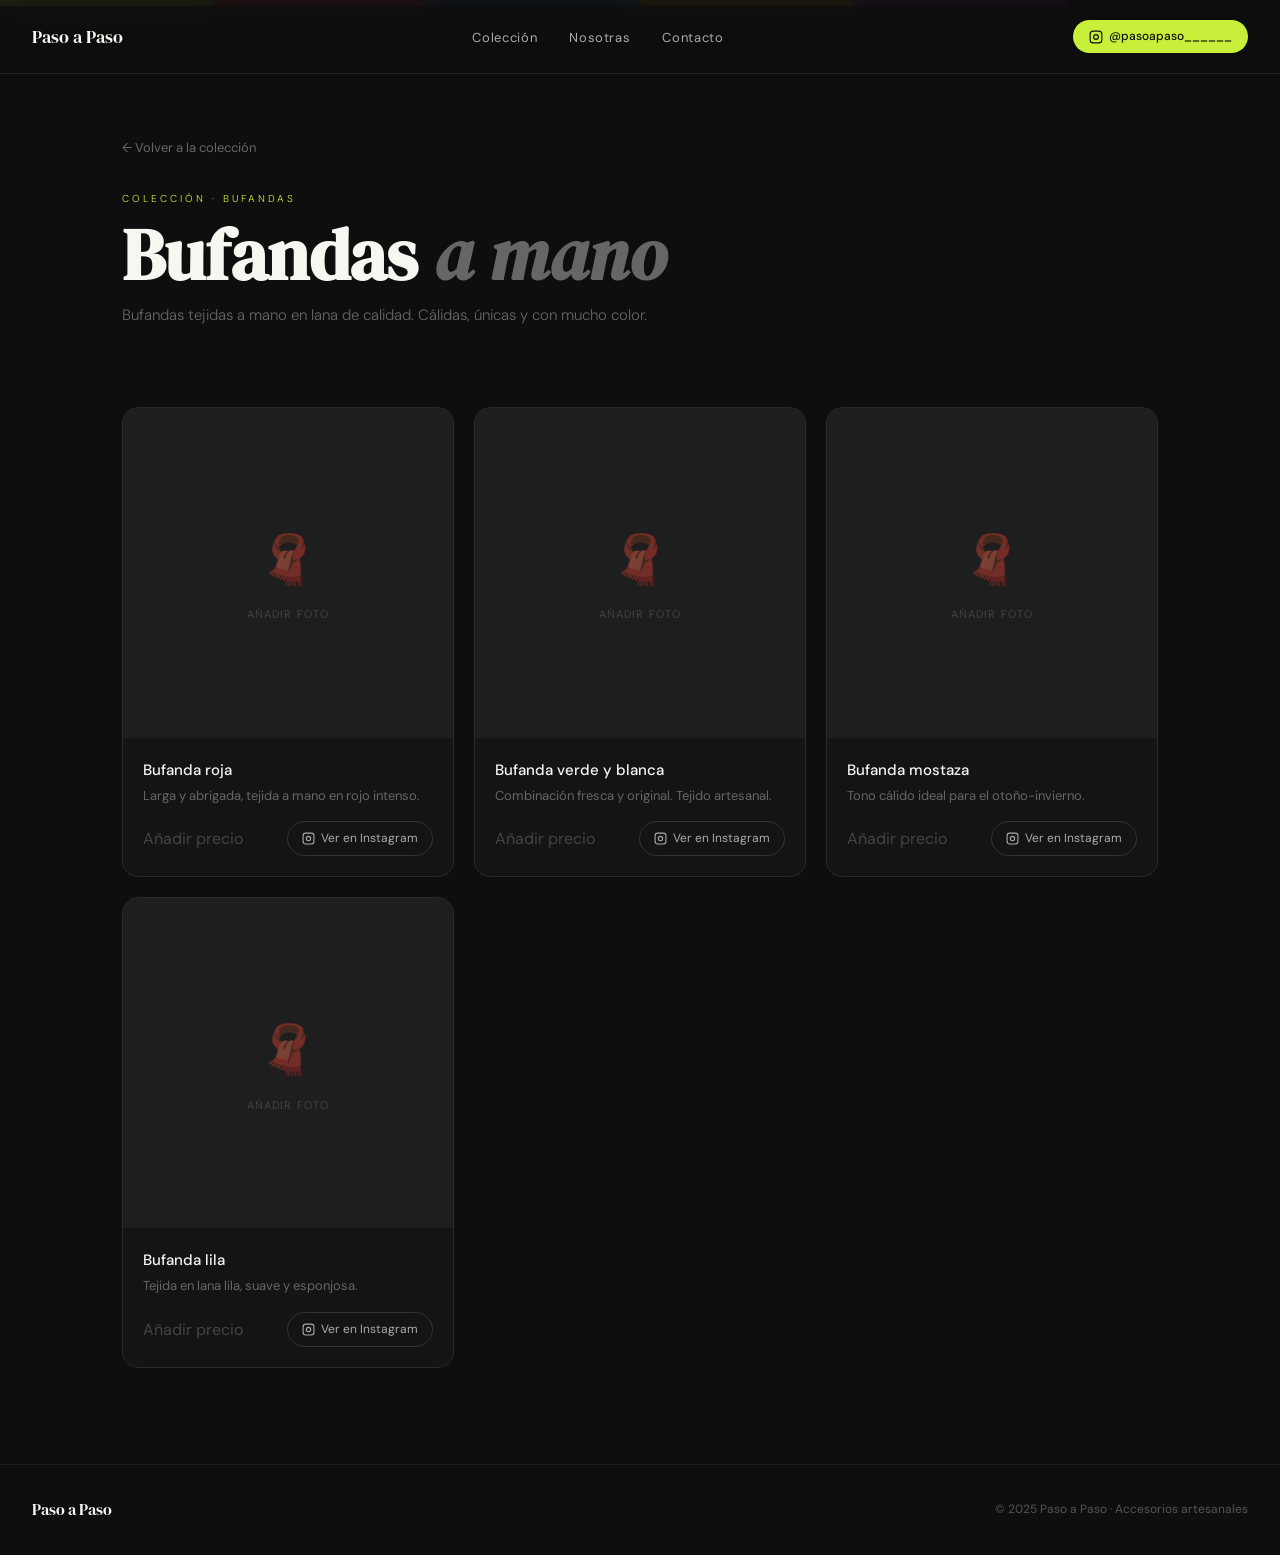
==== bufandas.html @ 37866180 "añado páginas de productos" ====
<!DOCTYPE html>
<html lang="es">
<head>
  <meta charset="UTF-8" />
  <meta name="viewport" content="width=device-width, initial-scale=1.0" />
  <title>Bufandas tejidas — Paso a Paso</title>
  <meta name="description" content="Bufandas tejidas a mano en lana de calidad. Cálidas, únicas y con mucho color." />
  <link rel="preconnect" href="https://fonts.googleapis.com" />
  <link rel="preconnect" href="https://fonts.gstatic.com" crossorigin />
  <link href="https://fonts.googleapis.com/css2?family=DM+Serif+Display:ital@0;1&family=DM+Sans:ital,opsz,wght@0,9..40,300;0,9..40,400;0,9..40,500;1,9..40,300&display=swap" rel="stylesheet" />
  <link rel="stylesheet" href="style.css" />
</head>
<body>

  <nav>
    <a href="index.html" class="nav-logo">Paso a Paso</a>
    <ul class="nav-links">
      <li><a href="index.html#coleccion">Colección</a></li>
      <li><a href="index.html#nosotras">Nosotras</a></li>
      <li><a href="index.html#contacto">Contacto</a></li>
    </ul>
    <a href="https://www.instagram.com/pasoapaso______/" target="_blank" class="nav-ig">
      <svg width="14" height="14" viewBox="0 0 24 24" fill="none" stroke="currentColor" stroke-width="2" stroke-linecap="round" stroke-linejoin="round"><rect x="2" y="2" width="20" height="20" rx="5"/><circle cx="12" cy="12" r="4"/><circle cx="17.5" cy="6.5" r="0.5" fill="currentColor" stroke="none"/></svg>
      @pasoapaso______
    </a>
  </nav>

  <div class="color-strip">
    <div class="cs" style="background:#c8f03a"></div>
    <div class="cs" style="background:#e63946"></div>
    <div class="cs" style="background:#1a5fa8"></div>
    <div class="cs" style="background:#e8a820"></div>
    <div class="cs" style="background:#7b2d8b"></div>
    <div class="cs" style="background:#0e0e0e"></div>
  </div>

  <div class="page-header">
    <a href="index.html" class="back-link">← Volver a la colección</a>
    <p class="label">Colección · Bufandas</p>
    <h1>Bufandas <em>a mano</em></h1>
    <p>Bufandas tejidas a mano en lana de calidad. Cálidas, únicas y con mucho color.</p>
  </div>

  <div class="products-section">
    <div class="products-grid">
      <div class="product-card fadein">
        <div class="product-img">
          
          <!-- Para añadir foto: borra el div .placeholder y pon <img src="tu-foto.jpg" alt="Bufanda roja"> -->
          <div class="placeholder">
            <span class="placeholder-emoji">🧣</span>
            <span class="placeholder-text">Añadir foto</span>
          </div>
        </div>
        <div class="product-info">
          <p class="product-name">Bufanda roja</p>
          <p class="product-desc">Larga y abrigada, tejida a mano en rojo intenso.</p>
          <div class="product-footer">
            <span class="product-price placeholder-price">Añadir precio</span>
            <a href="https://www.instagram.com/pasoapaso______/" target="_blank" class="btn-ig">
              <svg width="13" height="13" viewBox="0 0 24 24" fill="none" stroke="currentColor" stroke-width="2" stroke-linecap="round" stroke-linejoin="round"><rect x="2" y="2" width="20" height="20" rx="5"/><circle cx="12" cy="12" r="4"/><circle cx="17.5" cy="6.5" r="0.5" fill="currentColor" stroke="none"/></svg>
              Ver en Instagram
            </a>
          </div>
        </div>
      </div>
      <div class="product-card fadein">
        <div class="product-img">
          
          <!-- Para añadir foto: borra el div .placeholder y pon <img src="tu-foto.jpg" alt="Bufanda verde y blanca"> -->
          <div class="placeholder">
            <span class="placeholder-emoji">🧣</span>
            <span class="placeholder-text">Añadir foto</span>
          </div>
        </div>
        <div class="product-info">
          <p class="product-name">Bufanda verde y blanca</p>
          <p class="product-desc">Combinación fresca y original. Tejido artesanal.</p>
          <div class="product-footer">
            <span class="product-price placeholder-price">Añadir precio</span>
            <a href="https://www.instagram.com/pasoapaso______/" target="_blank" class="btn-ig">
              <svg width="13" height="13" viewBox="0 0 24 24" fill="none" stroke="currentColor" stroke-width="2" stroke-linecap="round" stroke-linejoin="round"><rect x="2" y="2" width="20" height="20" rx="5"/><circle cx="12" cy="12" r="4"/><circle cx="17.5" cy="6.5" r="0.5" fill="currentColor" stroke="none"/></svg>
              Ver en Instagram
            </a>
          </div>
        </div>
      </div>
      <div class="product-card fadein">
        <div class="product-img">
          
          <!-- Para añadir foto: borra el div .placeholder y pon <img src="tu-foto.jpg" alt="Bufanda mostaza"> -->
          <div class="placeholder">
            <span class="placeholder-emoji">🧣</span>
            <span class="placeholder-text">Añadir foto</span>
          </div>
        </div>
        <div class="product-info">
          <p class="product-name">Bufanda mostaza</p>
          <p class="product-desc">Tono cálido ideal para el otoño-invierno.</p>
          <div class="product-footer">
            <span class="product-price placeholder-price">Añadir precio</span>
            <a href="https://www.instagram.com/pasoapaso______/" target="_blank" class="btn-ig">
              <svg width="13" height="13" viewBox="0 0 24 24" fill="none" stroke="currentColor" stroke-width="2" stroke-linecap="round" stroke-linejoin="round"><rect x="2" y="2" width="20" height="20" rx="5"/><circle cx="12" cy="12" r="4"/><circle cx="17.5" cy="6.5" r="0.5" fill="currentColor" stroke="none"/></svg>
              Ver en Instagram
            </a>
          </div>
        </div>
      </div>
      <div class="product-card fadein">
        <div class="product-img">
          
          <!-- Para añadir foto: borra el div .placeholder y pon <img src="tu-foto.jpg" alt="Bufanda lila"> -->
          <div class="placeholder">
            <span class="placeholder-emoji">🧣</span>
            <span class="placeholder-text">Añadir foto</span>
          </div>
        </div>
        <div class="product-info">
          <p class="product-name">Bufanda lila</p>
          <p class="product-desc">Tejida en lana lila, suave y esponjosa.</p>
          <div class="product-footer">
            <span class="product-price placeholder-price">Añadir precio</span>
            <a href="https://www.instagram.com/pasoapaso______/" target="_blank" class="btn-ig">
              <svg width="13" height="13" viewBox="0 0 24 24" fill="none" stroke="currentColor" stroke-width="2" stroke-linecap="round" stroke-linejoin="round"><rect x="2" y="2" width="20" height="20" rx="5"/><circle cx="12" cy="12" r="4"/><circle cx="17.5" cy="6.5" r="0.5" fill="currentColor" stroke="none"/></svg>
              Ver en Instagram
            </a>
          </div>
        </div>
      </div>
    </div>
  </div>

  <footer>
    <span class="footer-logo">Paso a Paso</span>
    <p class="footer-copy">© 2025 Paso a Paso · Accesorios artesanales</p>
  </footer>

  <script>
    const obs = new IntersectionObserver(entries => {
      entries.forEach((e, i) => {
        if (e.isIntersecting) {
          e.target.style.animationDelay = (i * 0.08) + 's';
          e.target.classList.add('fadein');
          obs.unobserve(e.target);
        }
      });
    }, { threshold: 0.1 });
    document.querySelectorAll('.product-card').forEach(c => obs.observe(c));
  </script>

</body>
</html>
---- style.css ----
:root {
  --black: #0e0e0e;
  --white: #f8f6f1;
  --lime: #c8f03a;
  --red: #e63946;
  --mustard: #e8a820;
  --blue: #1a5fa8;
  --purple: #7b2d8b;
  --gray: #2a2a2a;
}

*, *::before, *::after { box-sizing: border-box; margin: 0; padding: 0; }
html { scroll-behavior: smooth; }
body {
  background: var(--black);
  color: var(--white);
  font-family: 'DM Sans', sans-serif;
  font-size: 16px;
  line-height: 1.6;
  overflow-x: hidden;
}

/* NAV */
nav {
  position: fixed;
  top: 0; left: 0; right: 0;
  z-index: 100;
  display: flex;
  align-items: center;
  justify-content: space-between;
  padding: 1.25rem 2rem;
  background: rgba(14,14,14,0.9);
  backdrop-filter: blur(12px);
  border-bottom: 0.5px solid #ffffff14;
}
.nav-logo {
  font-family: 'DM Serif Display', serif;
  font-size: 1.1rem;
  color: var(--white);
  text-decoration: none;
}
.nav-links { display: flex; gap: 2rem; list-style: none; }
.nav-links a {
  font-size: 13px; color: #aaa; text-decoration: none;
  letter-spacing: 0.05em; transition: color 0.2s;
}
.nav-links a:hover { color: var(--lime); }
.nav-ig {
  display: flex; align-items: center; gap: 6px;
  background: var(--lime); color: var(--black);
  font-size: 12px; font-weight: 500;
  padding: 7px 16px; border-radius: 99px;
  text-decoration: none; transition: background 0.2s;
}
.nav-ig:hover { background: #b5d832; }

/* COLOR STRIP */
.color-strip { display: flex; height: 6px; }
.cs { flex: 1; }

/* BACK LINK */
.back-link {
  display: inline-flex; align-items: center; gap: 6px;
  font-size: 13px; color: #666; text-decoration: none;
  margin-bottom: 2rem; transition: color 0.2s;
}
.back-link:hover { color: var(--lime); }

/* PAGE HEADER */
.page-header {
  padding: 8rem 2rem 3rem;
  max-width: 1100px; margin: 0 auto;
}
.page-header .label {
  font-size: 10px; letter-spacing: 0.3em;
  text-transform: uppercase; color: var(--lime); margin-bottom: 0.75rem;
}
.page-header h1 {
  font-family: 'DM Serif Display', serif;
  font-size: clamp(2.5rem, 6vw, 4.5rem);
  line-height: 1; color: var(--white); margin-bottom: 0.75rem;
}
.page-header h1 em { font-style: italic; color: #666; }
.page-header p { font-size: 15px; color: #666; font-weight: 300; }

/* PRODUCT GRID */
.products-section {
  padding: 2rem 2rem 6rem;
  max-width: 1100px; margin: 0 auto;
}
.products-grid {
  display: grid;
  grid-template-columns: repeat(auto-fill, minmax(260px, 1fr));
  gap: 20px;
}
.product-card {
  background: #141414;
  border: 0.5px solid #2a2a2a;
  border-radius: 16px;
  overflow: hidden;
  transition: border-color 0.2s, transform 0.2s;
  cursor: pointer;
}
.product-card:hover { border-color: #444; transform: translateY(-4px); }
.product-img {
  width: 100%; aspect-ratio: 1/1;
  background: #1e1e1e;
  display: flex; align-items: center; justify-content: center;
  position: relative; overflow: hidden;
}
.product-img img {
  width: 100%; height: 100%; object-fit: cover;
}
.product-img .placeholder {
  display: flex; flex-direction: column;
  align-items: center; gap: 8px;
}
.placeholder-emoji { font-size: 48px; opacity: 0.4; }
.placeholder-text { font-size: 11px; color: #444; letter-spacing: 0.1em; text-transform: uppercase; }
.product-info { padding: 1.25rem; }
.product-name {
  font-size: 15px; font-weight: 500;
  color: var(--white); margin-bottom: 4px;
}
.product-desc {
  font-size: 13px; color: #666;
  margin-bottom: 1rem; line-height: 1.5;
}
.product-footer {
  display: flex; align-items: center;
  justify-content: space-between;
}
.product-price {
  font-family: 'DM Serif Display', serif;
  font-size: 1.3rem; color: var(--lime);
}
.product-price.placeholder-price { color: #444; font-size: 1rem; font-family: 'DM Sans', sans-serif; }
.btn-ig {
  display: inline-flex; align-items: center; gap: 6px;
  background: transparent; color: #aaa;
  border: 0.5px solid #333; padding: 7px 14px;
  border-radius: 99px; font-size: 12px;
  text-decoration: none; transition: all 0.2s;
}
.btn-ig:hover { border-color: var(--lime); color: var(--lime); }

/* BADGE */
.badge {
  position: absolute; top: 12px; left: 12px;
  background: var(--lime); color: var(--black);
  font-size: 10px; font-weight: 500;
  padding: 4px 10px; border-radius: 99px;
}
.badge.new { background: var(--red); color: #fff; }

/* FOOTER */
footer {
  border-top: 0.5px solid #1e1e1e;
  padding: 2rem;
  display: flex; align-items: center;
  justify-content: space-between; flex-wrap: wrap; gap: 1rem;
}
.footer-logo {
  font-family: 'DM Serif Display', serif;
  font-size: 1rem; color: var(--white);
}
.footer-copy { font-size: 12px; color: #555; }

/* MOBILE */
@media (max-width: 700px) {
  .nav-links { display: none; }
  nav { padding: 1rem 1.25rem; }
  .products-grid { grid-template-columns: repeat(2, 1fr); gap: 12px; }
}

@keyframes fadeUp {
  from { opacity: 0; transform: translateY(16px); }
  to   { opacity: 1; transform: translateY(0); }
}
.fadein { opacity: 0; animation: fadeUp 0.6s forwards; }
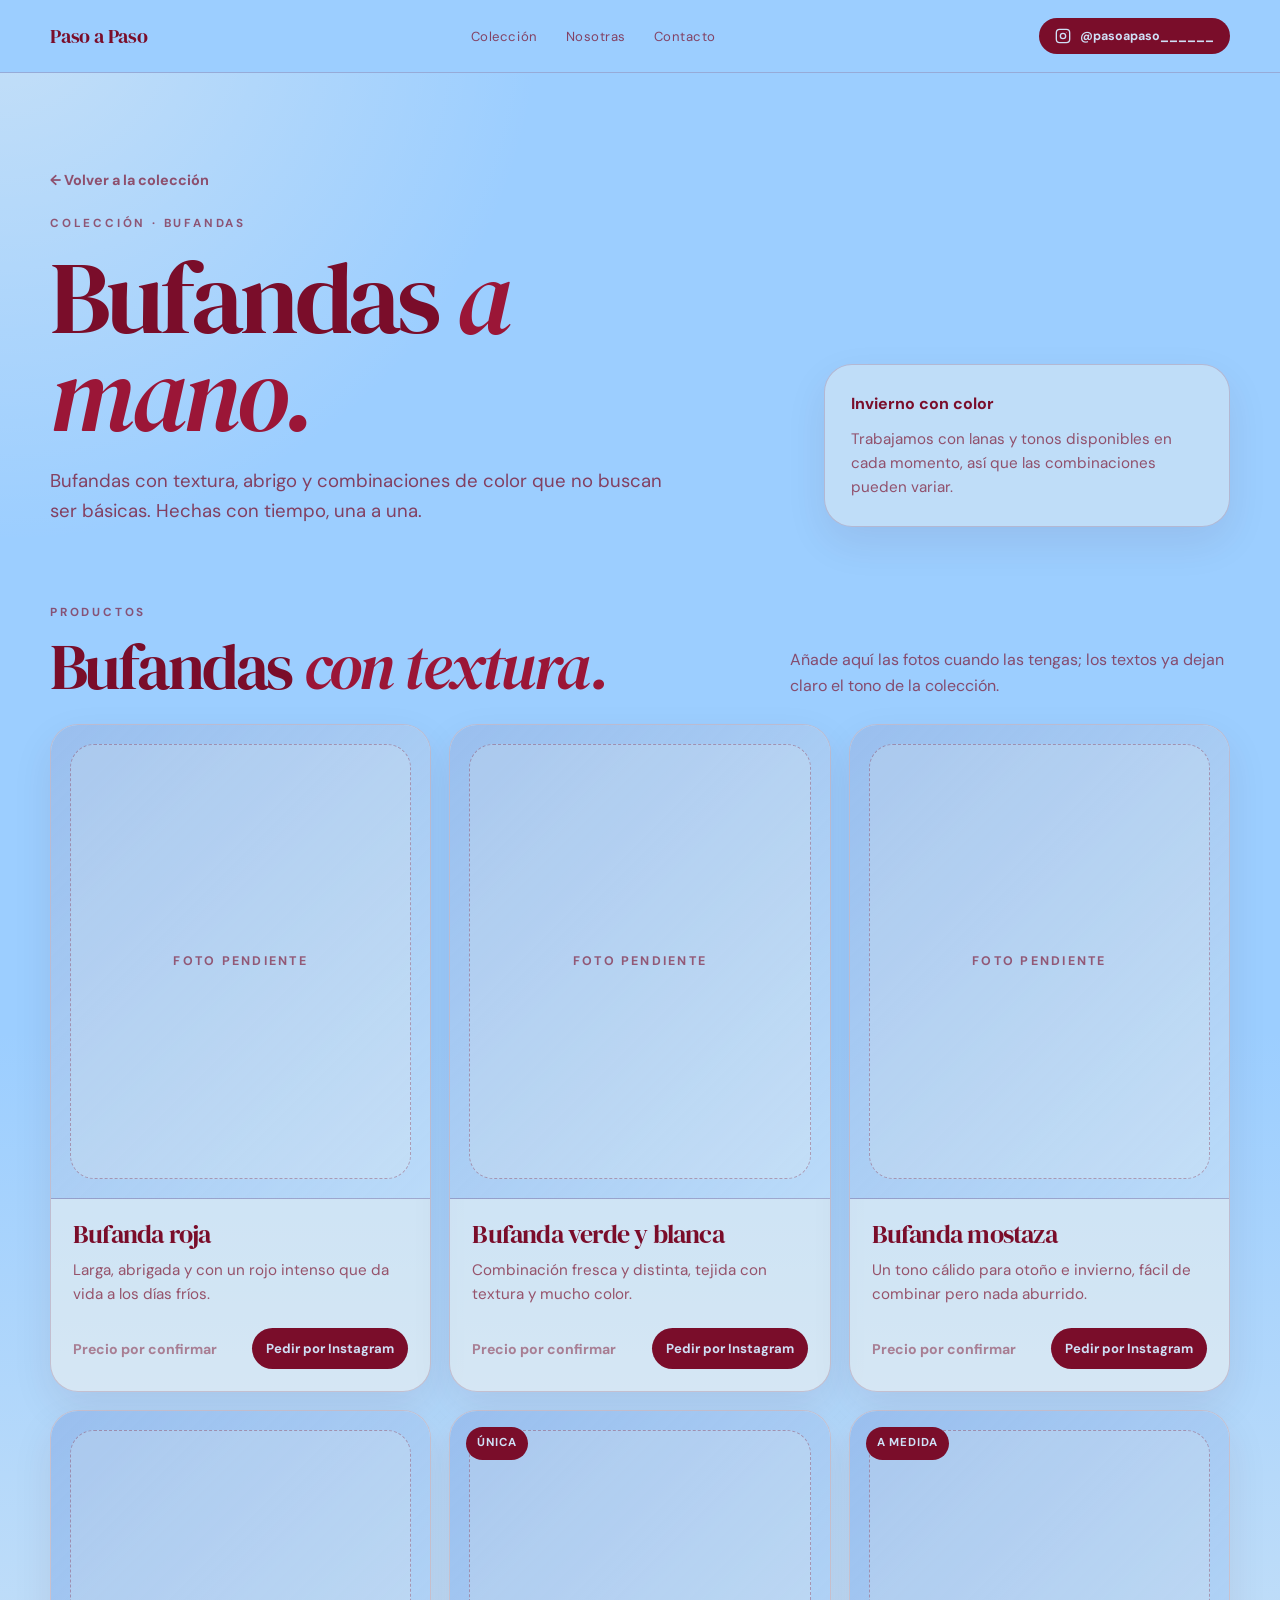
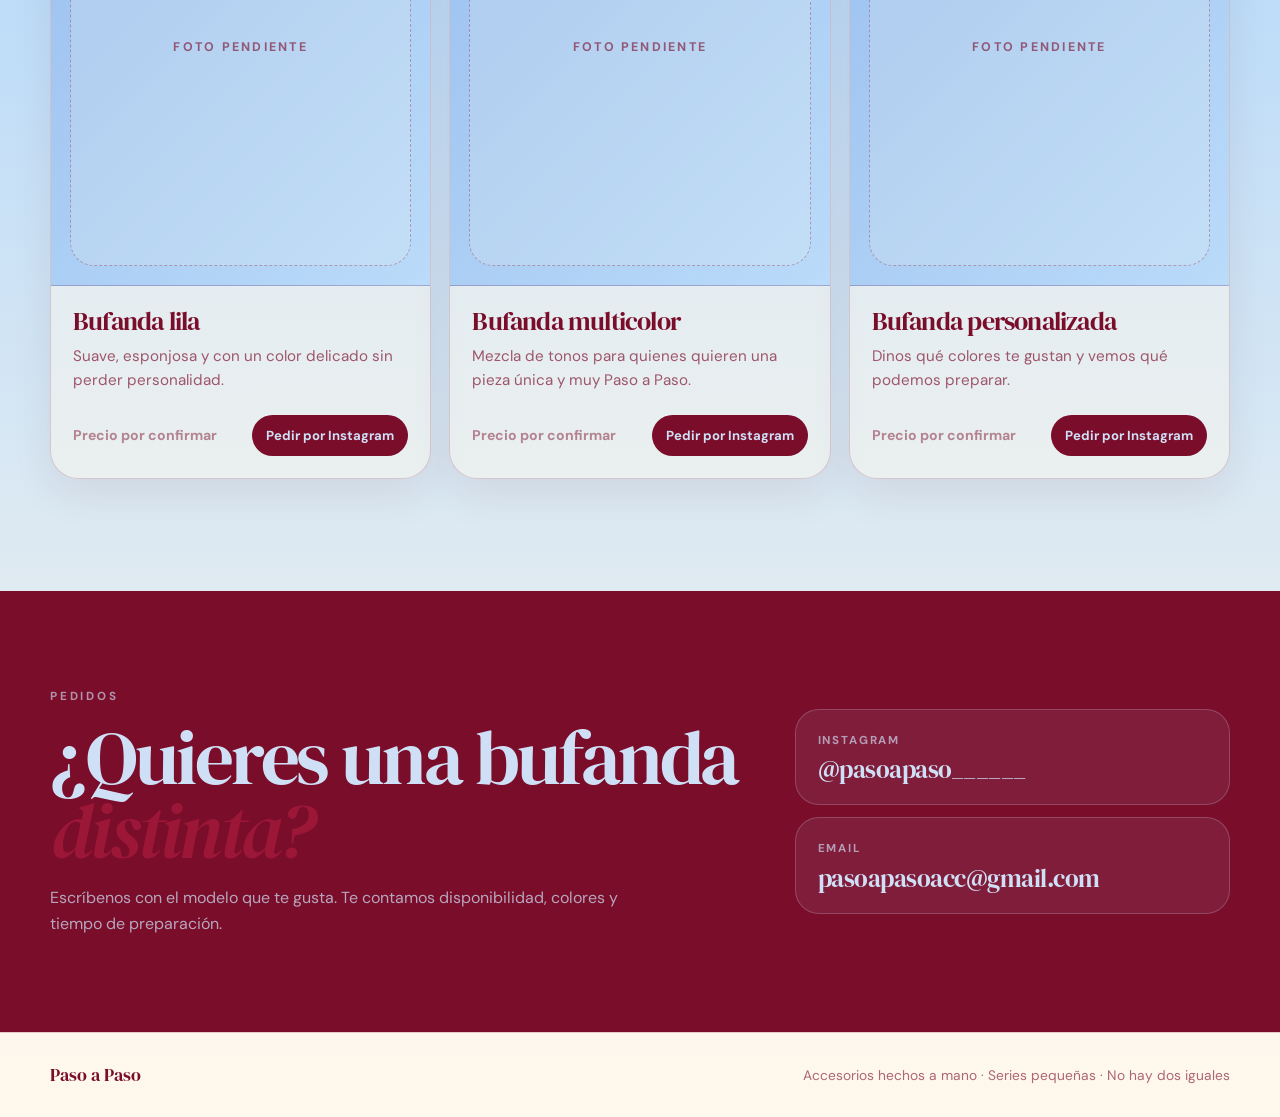
==== commit 7a96ed73: "nueva estética en resto (sin revisar)" ====
--- a/bufandas.html
+++ b/bufandas.html
@@ -3,150 +3,647 @@
 <head>
   <meta charset="UTF-8" />
   <meta name="viewport" content="width=device-width, initial-scale=1.0" />
+
   <title>Bufandas tejidas — Paso a Paso</title>
-  <meta name="description" content="Bufandas tejidas a mano en lana de calidad. Cálidas, únicas y con mucho color." />
+  <meta name="description" content="Bufandas tejidas a mano por Paso a Paso. Lana, color y piezas únicas hechas en series pequeñas." />
+
   <link rel="preconnect" href="https://fonts.googleapis.com" />
   <link rel="preconnect" href="https://fonts.gstatic.com" crossorigin />
-  <link href="https://fonts.googleapis.com/css2?family=DM+Serif+Display:ital@0;1&family=DM+Sans:ital,opsz,wght@0,9..40,300;0,9..40,400;0,9..40,500;1,9..40,300&display=swap" rel="stylesheet" />
-  <link rel="stylesheet" href="style.css" />
+  <link href="https://fonts.googleapis.com/css2?family=DM+Serif+Display:ital@0;1&family=DM+Sans:ital,opsz,wght@0,9..40,300;0,9..40,400;0,9..40,500;0,9..40,700&display=swap" rel="stylesheet" />
+
+  <style>
+
+    :root {
+      --azul: #9CCEFF;
+      --azul-claro: #cfe0f6;
+      --granate: #7a0d2a;
+      --granate-oscuro: #4d0719;
+      --granate-suave: #9b1637;
+      --crema: #fff8ec;
+      --tinta: #24030c;
+      --borde: rgba(122, 13, 42, 0.18);
+      --sombra: 0 24px 70px rgba(77, 7, 25, 0.16);
+      --radio: 28px;
+    }
+
+    *, *::before, *::after { box-sizing: border-box; }
+
+    html { scroll-behavior: smooth; }
+
+    body {
+      margin: 0;
+      background:
+        radial-gradient(circle at top left, rgba(255,248,236,0.42), transparent 34rem),
+        linear-gradient(180deg, var(--azul) 0%, #9CCEFF 38%, var(--crema) 100%);
+      color: var(--granate);
+      font-family: 'DM Sans', system-ui, -apple-system, BlinkMacSystemFont, 'Segoe UI', sans-serif;
+      font-size: 16px;
+      line-height: 1.6;
+      overflow-x: hidden;
+    }
+
+    img { display: block; max-width: 100%; }
+    a { color: inherit; }
+
+    .site-header {
+      position: sticky;
+      top: 0;
+      z-index: 20;
+      background: #9CCEFF;
+      backdrop-filter: blur(18px);
+      border-bottom: 1px solid var(--borde);
+    }
+
+    .nav {
+      width: min(1180px, calc(100% - 32px));
+      margin: 0 auto;
+      display: flex;
+      align-items: center;
+      justify-content: space-between;
+      gap: 24px;
+      padding: 18px 0;
+    }
+
+    .brand {
+      font-family: 'DM Serif Display', Georgia, serif;
+      font-size: 1.25rem;
+      text-decoration: none;
+      letter-spacing: -0.01em;
+      white-space: nowrap;
+    }
+
+    .nav-links {
+      display: flex;
+      align-items: center;
+      gap: 28px;
+      list-style: none;
+      margin: 0;
+      padding: 0;
+    }
+
+    .nav-links a {
+      text-decoration: none;
+      font-size: 0.82rem;
+      letter-spacing: 0.04em;
+      opacity: 0.72;
+      transition: opacity 180ms ease;
+    }
+
+    .nav-links a:hover,
+    .nav-links a:focus-visible { opacity: 1; }
+
+    .ig-link,
+    .button {
+      display: inline-flex;
+      align-items: center;
+      justify-content: center;
+      gap: 9px;
+      border-radius: 999px;
+      text-decoration: none;
+      font-weight: 700;
+      line-height: 1;
+      transition: transform 180ms ease, background 180ms ease, color 180ms ease, border-color 180ms ease;
+    }
+
+    .ig-link {
+      padding: 10px 16px;
+      background: var(--granate);
+      color: var(--azul-claro);
+      font-size: 0.78rem;
+    }
+
+    .ig-link:hover,
+    .button:hover { transform: translateY(-2px); }
+
+    .icon { width: 16px; height: 16px; flex: 0 0 auto; }
+
+    main { position: relative; }
+
+    .page-hero {
+      width: min(1180px, calc(100% - 32px));
+      margin: 0 auto;
+      padding: clamp(58px, 8vw, 94px) 0 clamp(42px, 6vw, 76px);
+      display: grid;
+      grid-template-columns: minmax(0, 0.95fr) minmax(280px, 0.55fr);
+      gap: clamp(32px, 6vw, 74px);
+      align-items: end;
+    }
+
+    .back-link {
+      display: inline-flex;
+      margin-bottom: 22px;
+      text-decoration: none;
+      font-size: 0.9rem;
+      font-weight: 700;
+      color: rgba(122, 13, 42, 0.68);
+    }
+
+    .back-link:hover { color: var(--granate); }
+
+    .eyebrow {
+      margin: 0 0 16px;
+      font-size: 0.73rem;
+      letter-spacing: 0.24em;
+      text-transform: uppercase;
+      font-weight: 700;
+      opacity: 0.64;
+    }
+
+    .page-title,
+    .section-title,
+    .cta-title {
+      font-family: 'DM Serif Display', Georgia, serif;
+      font-weight: 400;
+      letter-spacing: -0.04em;
+      line-height: 0.95;
+    }
+
+    .page-title {
+      max-width: 760px;
+      margin: 0;
+      font-size: clamp(3.3rem, 8vw, 7.4rem);
+    }
+
+    .page-title em,
+    .section-title em,
+    .cta-title em {
+      font-style: italic;
+      color: var(--granate-suave);
+    }
+
+    .page-copy {
+      max-width: 620px;
+      margin: 24px 0 0;
+      font-size: clamp(1rem, 1.45vw, 1.18rem);
+      color: rgba(122, 13, 42, 0.74);
+    }
+
+    .page-note {
+      padding: 26px;
+      border-radius: var(--radio);
+      border: 1px solid var(--borde);
+      background: rgba(255, 248, 236, 0.36);
+      box-shadow: 0 16px 42px rgba(77, 7, 25, 0.08);
+    }
+
+    .page-note strong {
+      display: block;
+      margin-bottom: 10px;
+      font-size: 1rem;
+    }
+
+    .page-note p {
+      margin: 0;
+      color: rgba(122, 13, 42, 0.68);
+      font-size: 0.95rem;
+    }
+
+    .section {
+      width: min(1180px, calc(100% - 32px));
+      margin: 0 auto;
+      padding: 0 0 clamp(72px, 9vw, 112px);
+    }
+
+    .products-head {
+      display: flex;
+      align-items: end;
+      justify-content: space-between;
+      gap: 28px;
+      margin-bottom: 26px;
+    }
+
+    .section-title {
+      margin: 0;
+      font-size: clamp(2.2rem, 5vw, 4.4rem);
+    }
+
+    .products-tip {
+      max-width: 440px;
+      margin: 0;
+      color: rgba(122, 13, 42, 0.68);
+    }
+
+    .products-grid {
+      display: grid;
+      grid-template-columns: repeat(3, minmax(0, 1fr));
+      gap: 18px;
+    }
+
+    .product-card {
+      display: flex;
+      min-height: 100%;
+      flex-direction: column;
+      border-radius: var(--radio);
+      overflow: hidden;
+      background: rgba(255, 248, 236, 0.46);
+      border: 1px solid var(--borde);
+      box-shadow: 0 16px 42px rgba(77, 7, 25, 0.08);
+      transition: transform 180ms ease, box-shadow 180ms ease, background 180ms ease;
+    }
+
+    .product-card:hover {
+      transform: translateY(-5px);
+      box-shadow: var(--sombra);
+      background: rgba(255, 248, 236, 0.62);
+    }
+
+    .product-image {
+      min-height: 280px;
+      aspect-ratio: 4 / 5;
+      display: grid;
+      place-items: center;
+      position: relative;
+      overflow: hidden;
+      background:
+        linear-gradient(135deg, rgba(122, 13, 42, 0.08), rgba(255,248,236,0.3)),
+        var(--azul);
+      border-bottom: 1px solid var(--borde);
+    }
+
+    .product-image img {
+      width: 100%;
+      height: 100%;
+      object-fit: cover;
+    }
+
+    .photo-placeholder {
+      width: calc(100% - 38px);
+      height: calc(100% - 38px);
+      border-radius: 24px;
+      border: 1.5px dashed rgba(122, 13, 42, 0.32);
+      display: grid;
+      place-items: center;
+      text-align: center;
+      padding: 22px;
+      color: rgba(122, 13, 42, 0.62);
+      font-size: 0.78rem;
+      font-weight: 700;
+      letter-spacing: 0.18em;
+      text-transform: uppercase;
+      background: rgba(255, 248, 236, 0.16);
+    }
+
+    .badge {
+      position: absolute;
+      top: 16px;
+      left: 16px;
+      z-index: 2;
+      padding: 7px 11px;
+      border-radius: 999px;
+      background: var(--granate);
+      color: var(--azul-claro);
+      font-size: 0.72rem;
+      font-weight: 700;
+      letter-spacing: 0.08em;
+      text-transform: uppercase;
+    }
+
+    .product-info {
+      flex: 1;
+      display: flex;
+      flex-direction: column;
+      padding: 22px;
+    }
+
+    .product-name {
+      margin: 0 0 10px;
+      font-family: 'DM Serif Display', Georgia, serif;
+      font-size: 1.65rem;
+      line-height: 1;
+      font-weight: 400;
+      letter-spacing: -0.03em;
+    }
+
+    .product-desc {
+      margin: 0 0 22px;
+      color: rgba(122, 13, 42, 0.68);
+      font-size: 0.95rem;
+    }
+
+    .product-footer {
+      margin-top: auto;
+      display: flex;
+      align-items: center;
+      justify-content: space-between;
+      gap: 12px;
+    }
+
+    .price-placeholder {
+      color: rgba(122, 13, 42, 0.48);
+      font-size: 0.88rem;
+      font-weight: 700;
+    }
+
+    .product-link {
+      display: inline-flex;
+      align-items: center;
+      justify-content: center;
+      min-height: 38px;
+      padding: 10px 14px;
+      border-radius: 999px;
+      background: var(--granate);
+      color: var(--azul-claro);
+      text-decoration: none;
+      font-size: 0.82rem;
+      font-weight: 700;
+      white-space: nowrap;
+    }
+
+    .product-link:hover { background: var(--granate-oscuro); }
+
+    .cta-band {
+      background: var(--granate);
+      color: var(--azul-claro);
+    }
+
+    .cta-inner {
+      width: min(1180px, calc(100% - 32px));
+      margin: 0 auto;
+      padding: clamp(58px, 8vw, 96px) 0;
+      display: grid;
+      grid-template-columns: minmax(0, 0.9fr) minmax(260px, 0.55fr);
+      gap: 32px;
+      align-items: center;
+    }
+
+    .cta-title {
+      margin: 0;
+      font-size: clamp(2.6rem, 6vw, 5.2rem);
+    }
+
+    .cta-text {
+      margin: 18px 0 0;
+      color: rgba(207, 224, 246, 0.72);
+      max-width: 52ch;
+    }
+
+    .cta-actions {
+      display: grid;
+      gap: 12px;
+    }
+
+    .cta-card {
+      display: block;
+      padding: 22px;
+      border-radius: 24px;
+      background: rgba(207, 224, 246, 0.08);
+      border: 1px solid rgba(207, 224, 246, 0.22);
+      text-decoration: none;
+      transition: transform 180ms ease, background 180ms ease;
+    }
+
+    .cta-card:hover {
+      transform: translateY(-3px);
+      background: rgba(207, 224, 246, 0.12);
+    }
+
+    .cta-label {
+      display: block;
+      margin-bottom: 6px;
+      font-size: 0.72rem;
+      letter-spacing: 0.16em;
+      text-transform: uppercase;
+      opacity: 0.66;
+      font-weight: 700;
+    }
+
+    .cta-value {
+      display: block;
+      font-family: 'DM Serif Display', Georgia, serif;
+      font-size: 1.55rem;
+      letter-spacing: -0.02em;
+      line-height: 1.05;
+    }
+
+    .site-footer {
+      border-top: 1px solid var(--borde);
+      padding: 28px 0;
+      background: rgba(255, 248, 236, 0.42);
+    }
+
+    .footer-inner {
+      width: min(1180px, calc(100% - 32px));
+      margin: 0 auto;
+      display: flex;
+      align-items: center;
+      justify-content: space-between;
+      gap: 20px;
+      flex-wrap: wrap;
+      color: rgba(122, 13, 42, 0.62);
+      font-size: 0.86rem;
+    }
+
+    .footer-brand {
+      font-family: 'DM Serif Display', Georgia, serif;
+      font-size: 1.1rem;
+      color: var(--granate);
+    }
+
+    @media (max-width: 980px) {
+      .page-hero,
+      .cta-inner { grid-template-columns: 1fr; }
+      .products-grid { grid-template-columns: repeat(2, minmax(0, 1fr)); }
+    }
+
+    @media (max-width: 680px) {
+      .nav { padding: 14px 0; }
+      .nav-links { display: none; }
+      .ig-link { padding: 10px 12px; font-size: 0; gap: 0; }
+      .ig-link .icon { margin: 0; }
+      .page-title { font-size: clamp(3rem, 15vw, 5rem); }
+      .products-head { display: block; }
+      .products-tip { margin-top: 16px; }
+      .products-grid { grid-template-columns: 1fr; }
+      .product-image { min-height: 240px; }
+      .product-footer { align-items: flex-start; flex-direction: column; }
+      .product-link { width: 100%; }
+      .cta-value { font-size: 1.28rem; }
+    }
+
+  </style>
 </head>
 <body>
-
-  <nav>
-    <a href="index.html" class="nav-logo">Paso a Paso</a>
-    <ul class="nav-links">
-      <li><a href="index.html#coleccion">Colección</a></li>
-      <li><a href="index.html#nosotras">Nosotras</a></li>
-      <li><a href="index.html#contacto">Contacto</a></li>
-    </ul>
-    <a href="https://www.instagram.com/pasoapaso______/" target="_blank" class="nav-ig">
-      <svg width="14" height="14" viewBox="0 0 24 24" fill="none" stroke="currentColor" stroke-width="2" stroke-linecap="round" stroke-linejoin="round"><rect x="2" y="2" width="20" height="20" rx="5"/><circle cx="12" cy="12" r="4"/><circle cx="17.5" cy="6.5" r="0.5" fill="currentColor" stroke="none"/></svg>
-      @pasoapaso______
-    </a>
-  </nav>
-
-  <div class="color-strip">
-    <div class="cs" style="background:#c8f03a"></div>
-    <div class="cs" style="background:#e63946"></div>
-    <div class="cs" style="background:#1a5fa8"></div>
-    <div class="cs" style="background:#e8a820"></div>
-    <div class="cs" style="background:#7b2d8b"></div>
-    <div class="cs" style="background:#0e0e0e"></div>
-  </div>
-
-  <div class="page-header">
-    <a href="index.html" class="back-link">← Volver a la colección</a>
-    <p class="label">Colección · Bufandas</p>
-    <h1>Bufandas <em>a mano</em></h1>
-    <p>Bufandas tejidas a mano en lana de calidad. Cálidas, únicas y con mucho color.</p>
-  </div>
-
-  <div class="products-section">
-    <div class="products-grid">
-      <div class="product-card fadein">
-        <div class="product-img">
-          
-          <!-- Para añadir foto: borra el div .placeholder y pon <img src="tu-foto.jpg" alt="Bufanda roja"> -->
-          <div class="placeholder">
-            <span class="placeholder-emoji">🧣</span>
-            <span class="placeholder-text">Añadir foto</span>
-          </div>
+  <header class="site-header">
+    <nav class="nav" aria-label="Navegación principal">
+      <a href="index.html" class="brand">Paso a Paso</a>
+
+      <ul class="nav-links">
+        <li><a href="index.html#coleccion">Colección</a></li>
+        <li><a href="index.html#nosotras">Nosotras</a></li>
+        <li><a href="index.html#contacto">Contacto</a></li>
+      </ul>
+
+      <a href="https://www.instagram.com/pasoapaso______/" target="_blank" rel="noopener" class="ig-link" aria-label="Abrir Instagram de Paso a Paso">
+        <svg class="icon" viewBox="0 0 24 24" fill="none" stroke="currentColor" stroke-width="2" stroke-linecap="round" stroke-linejoin="round" aria-hidden="true"><rect x="2" y="2" width="20" height="20" rx="5" ry="5"/><circle cx="12" cy="12" r="4"/><circle cx="17.5" cy="6.5" r="0.5" fill="currentColor" stroke="none"/></svg>
+        @pasoapaso______
+      </a>
+    </nav>
+  </header>
+
+  <main>
+    <section class="page-hero" aria-labelledby="page-title">
+      <div>
+        <a class="back-link" href="index.html#coleccion">← Volver a la colección</a>
+        <p class="eyebrow">Colección · Bufandas</p>
+        <h1 id="page-title" class="page-title">Bufandas <em>a mano.</em></h1>
+        <p class="page-copy">Bufandas con textura, abrigo y combinaciones de color que no buscan ser básicas. Hechas con tiempo, una a una.</p>
+      </div>
+
+      <aside class="page-note" aria-label="Nota sobre la colección">
+        <strong>Invierno con color</strong>
+        <p>Trabajamos con lanas y tonos disponibles en cada momento, así que las combinaciones pueden variar.</p>
+      </aside>
+    </section>
+
+    <section class="section" aria-labelledby="products-title">
+      <div class="products-head">
+        <div>
+          <p class="eyebrow">Productos</p>
+          <h2 id="products-title" class="section-title">Bufandas <em>con textura.</em></h2>
         </div>
-        <div class="product-info">
-          <p class="product-name">Bufanda roja</p>
-          <p class="product-desc">Larga y abrigada, tejida a mano en rojo intenso.</p>
-          <div class="product-footer">
-            <span class="product-price placeholder-price">Añadir precio</span>
-            <a href="https://www.instagram.com/pasoapaso______/" target="_blank" class="btn-ig">
-              <svg width="13" height="13" viewBox="0 0 24 24" fill="none" stroke="currentColor" stroke-width="2" stroke-linecap="round" stroke-linejoin="round"><rect x="2" y="2" width="20" height="20" rx="5"/><circle cx="12" cy="12" r="4"/><circle cx="17.5" cy="6.5" r="0.5" fill="currentColor" stroke="none"/></svg>
-              Ver en Instagram
-            </a>
-          </div>
+        <p class="products-tip">Añade aquí las fotos cuando las tengas; los textos ya dejan claro el tono de la colección.</p>
+      </div>
+
+      <div class="products-grid">
+
+        <article class="product-card">
+          <div class="product-image">
+            
+            <!-- Cuando tengas la foto, sustituye el bloque .photo-placeholder por:
+            <img src="imagenes/bufandas/bufanda-roja.jpg" alt="Bufanda roja" />
+            -->
+            <div class="photo-placeholder">Foto pendiente</div>
+          </div>
+          <div class="product-info">
+            <h3 class="product-name">Bufanda roja</h3>
+            <p class="product-desc">Larga, abrigada y con un rojo intenso que da vida a los días fríos.</p>
+            <div class="product-footer">
+              <span class="price-placeholder">Precio por confirmar</span>
+              <a class="product-link" href="https://www.instagram.com/pasoapaso______/" target="_blank" rel="noopener">Pedir por Instagram</a>
+            </div>
+          </div>
+        </article>
+
+        <article class="product-card">
+          <div class="product-image">
+            
+            <!-- Cuando tengas la foto, sustituye el bloque .photo-placeholder por:
+            <img src="imagenes/bufandas/bufanda-verde-y-blanca.jpg" alt="Bufanda verde y blanca" />
+            -->
+            <div class="photo-placeholder">Foto pendiente</div>
+          </div>
+          <div class="product-info">
+            <h3 class="product-name">Bufanda verde y blanca</h3>
+            <p class="product-desc">Combinación fresca y distinta, tejida con textura y mucho color.</p>
+            <div class="product-footer">
+              <span class="price-placeholder">Precio por confirmar</span>
+              <a class="product-link" href="https://www.instagram.com/pasoapaso______/" target="_blank" rel="noopener">Pedir por Instagram</a>
+            </div>
+          </div>
+        </article>
+
+        <article class="product-card">
+          <div class="product-image">
+            
+            <!-- Cuando tengas la foto, sustituye el bloque .photo-placeholder por:
+            <img src="imagenes/bufandas/bufanda-mostaza.jpg" alt="Bufanda mostaza" />
+            -->
+            <div class="photo-placeholder">Foto pendiente</div>
+          </div>
+          <div class="product-info">
+            <h3 class="product-name">Bufanda mostaza</h3>
+            <p class="product-desc">Un tono cálido para otoño e invierno, fácil de combinar pero nada aburrido.</p>
+            <div class="product-footer">
+              <span class="price-placeholder">Precio por confirmar</span>
+              <a class="product-link" href="https://www.instagram.com/pasoapaso______/" target="_blank" rel="noopener">Pedir por Instagram</a>
+            </div>
+          </div>
+        </article>
+
+        <article class="product-card">
+          <div class="product-image">
+            
+            <!-- Cuando tengas la foto, sustituye el bloque .photo-placeholder por:
+            <img src="imagenes/bufandas/bufanda-lila.jpg" alt="Bufanda lila" />
+            -->
+            <div class="photo-placeholder">Foto pendiente</div>
+          </div>
+          <div class="product-info">
+            <h3 class="product-name">Bufanda lila</h3>
+            <p class="product-desc">Suave, esponjosa y con un color delicado sin perder personalidad.</p>
+            <div class="product-footer">
+              <span class="price-placeholder">Precio por confirmar</span>
+              <a class="product-link" href="https://www.instagram.com/pasoapaso______/" target="_blank" rel="noopener">Pedir por Instagram</a>
+            </div>
+          </div>
+        </article>
+
+        <article class="product-card">
+          <div class="product-image">
+            <span class="badge">Única</span>
+            <!-- Cuando tengas la foto, sustituye el bloque .photo-placeholder por:
+            <img src="imagenes/bufandas/bufanda-multicolor.jpg" alt="Bufanda multicolor" />
+            -->
+            <div class="photo-placeholder">Foto pendiente</div>
+          </div>
+          <div class="product-info">
+            <h3 class="product-name">Bufanda multicolor</h3>
+            <p class="product-desc">Mezcla de tonos para quienes quieren una pieza única y muy Paso a Paso.</p>
+            <div class="product-footer">
+              <span class="price-placeholder">Precio por confirmar</span>
+              <a class="product-link" href="https://www.instagram.com/pasoapaso______/" target="_blank" rel="noopener">Pedir por Instagram</a>
+            </div>
+          </div>
+        </article>
+
+        <article class="product-card">
+          <div class="product-image">
+            <span class="badge">A medida</span>
+            <!-- Cuando tengas la foto, sustituye el bloque .photo-placeholder por:
+            <img src="imagenes/bufandas/bufanda-personalizada.jpg" alt="Bufanda personalizada" />
+            -->
+            <div class="photo-placeholder">Foto pendiente</div>
+          </div>
+          <div class="product-info">
+            <h3 class="product-name">Bufanda personalizada</h3>
+            <p class="product-desc">Dinos qué colores te gustan y vemos qué podemos preparar.</p>
+            <div class="product-footer">
+              <span class="price-placeholder">Precio por confirmar</span>
+              <a class="product-link" href="https://www.instagram.com/pasoapaso______/" target="_blank" rel="noopener">Pedir por Instagram</a>
+            </div>
+          </div>
+        </article>
+      </div>
+    </section>
+
+    <section class="cta-band" aria-labelledby="cta-title">
+      <div class="cta-inner">
+        <div>
+          <p class="eyebrow">Pedidos</p>
+          <h2 id="cta-title" class="cta-title">¿Quieres una bufanda <em>distinta?</em></h2>
+          <p class="cta-text">Escríbenos con el modelo que te gusta. Te contamos disponibilidad, colores y tiempo de preparación.</p>
+        </div>
+
+        <div class="cta-actions">
+          <a class="cta-card" href="https://www.instagram.com/pasoapaso______/" target="_blank" rel="noopener">
+            <span class="cta-label">Instagram</span>
+            <span class="cta-value">@pasoapaso______</span>
+          </a>
+
+          <a class="cta-card" href="mailto:pasoapasoacc@gmail.com">
+            <span class="cta-label">Email</span>
+            <span class="cta-value">pasoapasoacc@gmail.com</span>
+          </a>
         </div>
       </div>
-      <div class="product-card fadein">
-        <div class="product-img">
-          
-          <!-- Para añadir foto: borra el div .placeholder y pon <img src="tu-foto.jpg" alt="Bufanda verde y blanca"> -->
-          <div class="placeholder">
-            <span class="placeholder-emoji">🧣</span>
-            <span class="placeholder-text">Añadir foto</span>
-          </div>
-        </div>
-        <div class="product-info">
-          <p class="product-name">Bufanda verde y blanca</p>
-          <p class="product-desc">Combinación fresca y original. Tejido artesanal.</p>
-          <div class="product-footer">
-            <span class="product-price placeholder-price">Añadir precio</span>
-            <a href="https://www.instagram.com/pasoapaso______/" target="_blank" class="btn-ig">
-              <svg width="13" height="13" viewBox="0 0 24 24" fill="none" stroke="currentColor" stroke-width="2" stroke-linecap="round" stroke-linejoin="round"><rect x="2" y="2" width="20" height="20" rx="5"/><circle cx="12" cy="12" r="4"/><circle cx="17.5" cy="6.5" r="0.5" fill="currentColor" stroke="none"/></svg>
-              Ver en Instagram
-            </a>
-          </div>
-        </div>
-      </div>
-      <div class="product-card fadein">
-        <div class="product-img">
-          
-          <!-- Para añadir foto: borra el div .placeholder y pon <img src="tu-foto.jpg" alt="Bufanda mostaza"> -->
-          <div class="placeholder">
-            <span class="placeholder-emoji">🧣</span>
-            <span class="placeholder-text">Añadir foto</span>
-          </div>
-        </div>
-        <div class="product-info">
-          <p class="product-name">Bufanda mostaza</p>
-          <p class="product-desc">Tono cálido ideal para el otoño-invierno.</p>
-          <div class="product-footer">
-            <span class="product-price placeholder-price">Añadir precio</span>
-            <a href="https://www.instagram.com/pasoapaso______/" target="_blank" class="btn-ig">
-              <svg width="13" height="13" viewBox="0 0 24 24" fill="none" stroke="currentColor" stroke-width="2" stroke-linecap="round" stroke-linejoin="round"><rect x="2" y="2" width="20" height="20" rx="5"/><circle cx="12" cy="12" r="4"/><circle cx="17.5" cy="6.5" r="0.5" fill="currentColor" stroke="none"/></svg>
-              Ver en Instagram
-            </a>
-          </div>
-        </div>
-      </div>
-      <div class="product-card fadein">
-        <div class="product-img">
-          
-          <!-- Para añadir foto: borra el div .placeholder y pon <img src="tu-foto.jpg" alt="Bufanda lila"> -->
-          <div class="placeholder">
-            <span class="placeholder-emoji">🧣</span>
-            <span class="placeholder-text">Añadir foto</span>
-          </div>
-        </div>
-        <div class="product-info">
-          <p class="product-name">Bufanda lila</p>
-          <p class="product-desc">Tejida en lana lila, suave y esponjosa.</p>
-          <div class="product-footer">
-            <span class="product-price placeholder-price">Añadir precio</span>
-            <a href="https://www.instagram.com/pasoapaso______/" target="_blank" class="btn-ig">
-              <svg width="13" height="13" viewBox="0 0 24 24" fill="none" stroke="currentColor" stroke-width="2" stroke-linecap="round" stroke-linejoin="round"><rect x="2" y="2" width="20" height="20" rx="5"/><circle cx="12" cy="12" r="4"/><circle cx="17.5" cy="6.5" r="0.5" fill="currentColor" stroke="none"/></svg>
-              Ver en Instagram
-            </a>
-          </div>
-        </div>
-      </div>
+    </section>
+  </main>
+
+  <footer class="site-footer">
+    <div class="footer-inner">
+      <span class="footer-brand">Paso a Paso</span>
+      <span>Accesorios hechos a mano · Series pequeñas · No hay dos iguales</span>
     </div>
-  </div>
-
-  <footer>
-    <span class="footer-logo">Paso a Paso</span>
-    <p class="footer-copy">© 2025 Paso a Paso · Accesorios artesanales</p>
   </footer>
-
-  <script>
-    const obs = new IntersectionObserver(entries => {
-      entries.forEach((e, i) => {
-        if (e.isIntersecting) {
-          e.target.style.animationDelay = (i * 0.08) + 's';
-          e.target.classList.add('fadein');
-          obs.unobserve(e.target);
-        }
-      });
-    }, { threshold: 0.1 });
-    document.querySelectorAll('.product-card').forEach(c => obs.observe(c));
-  </script>
-
 </body>
 </html>
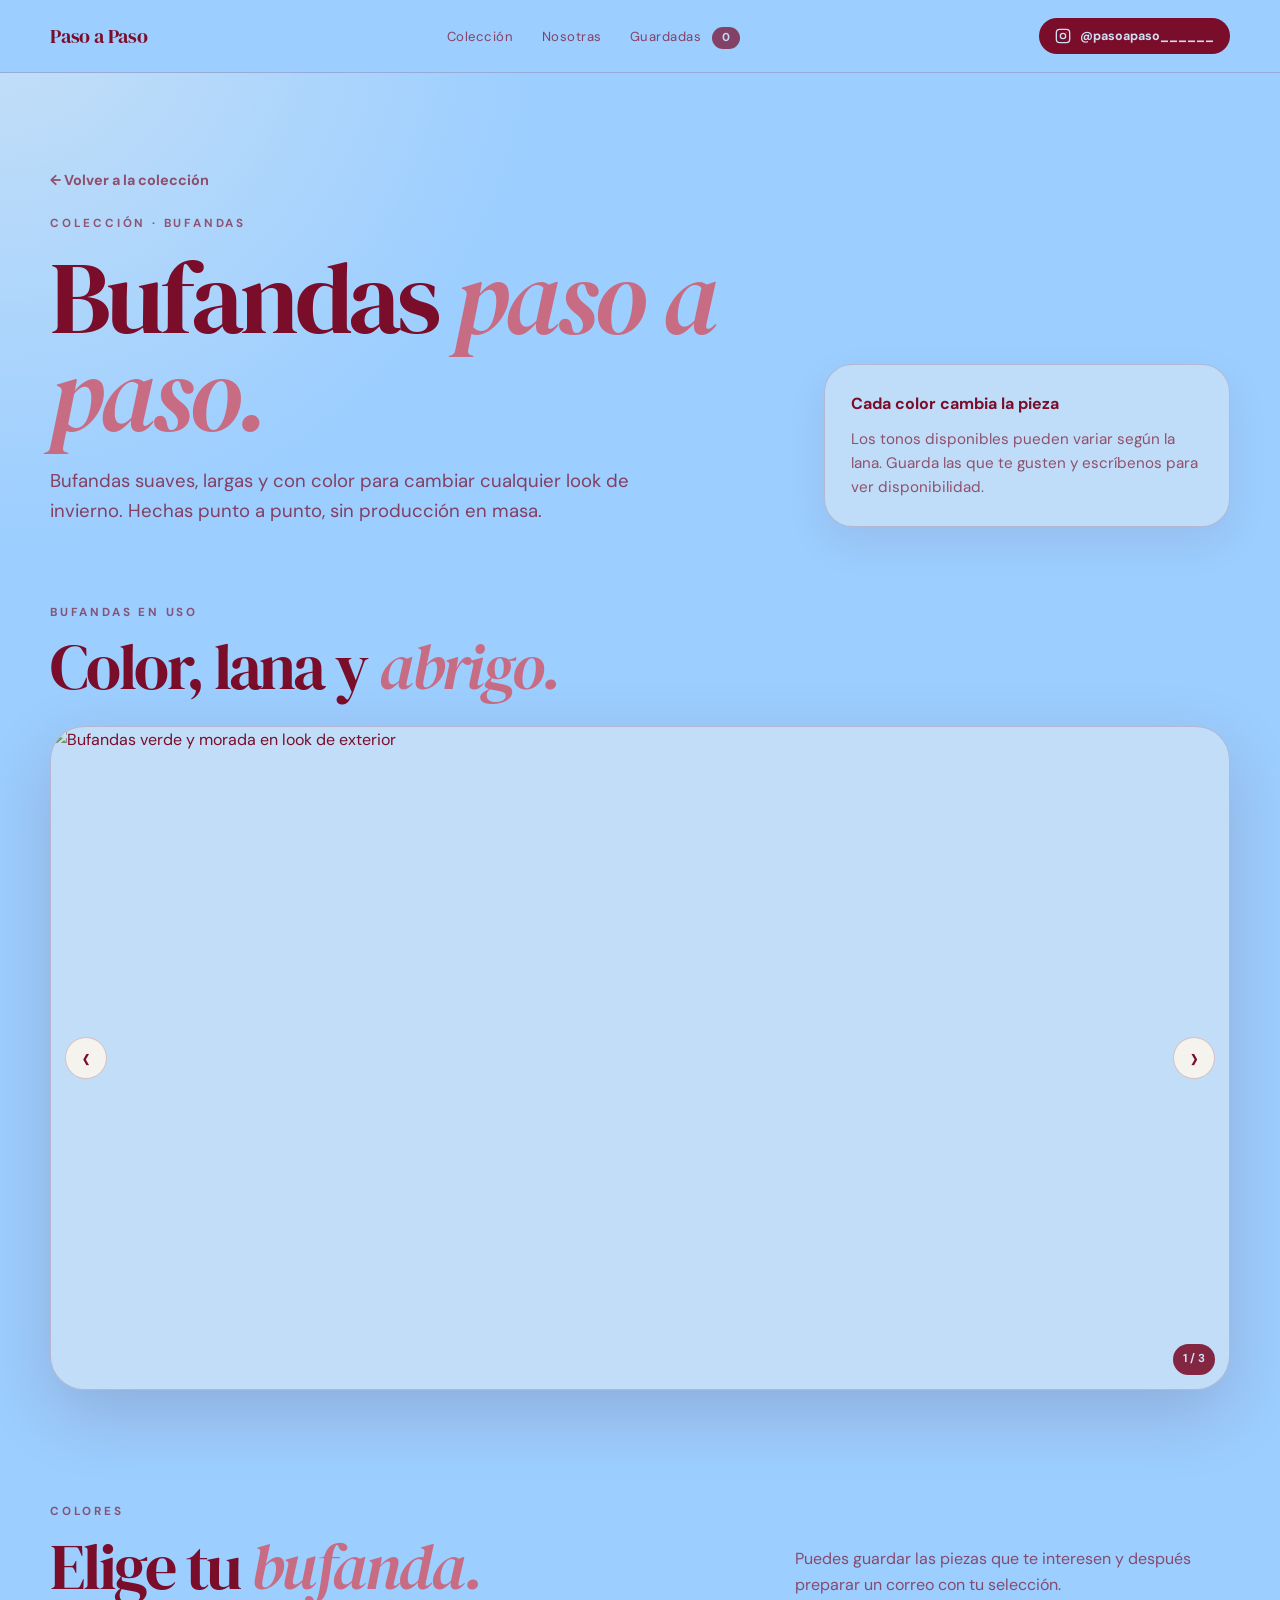
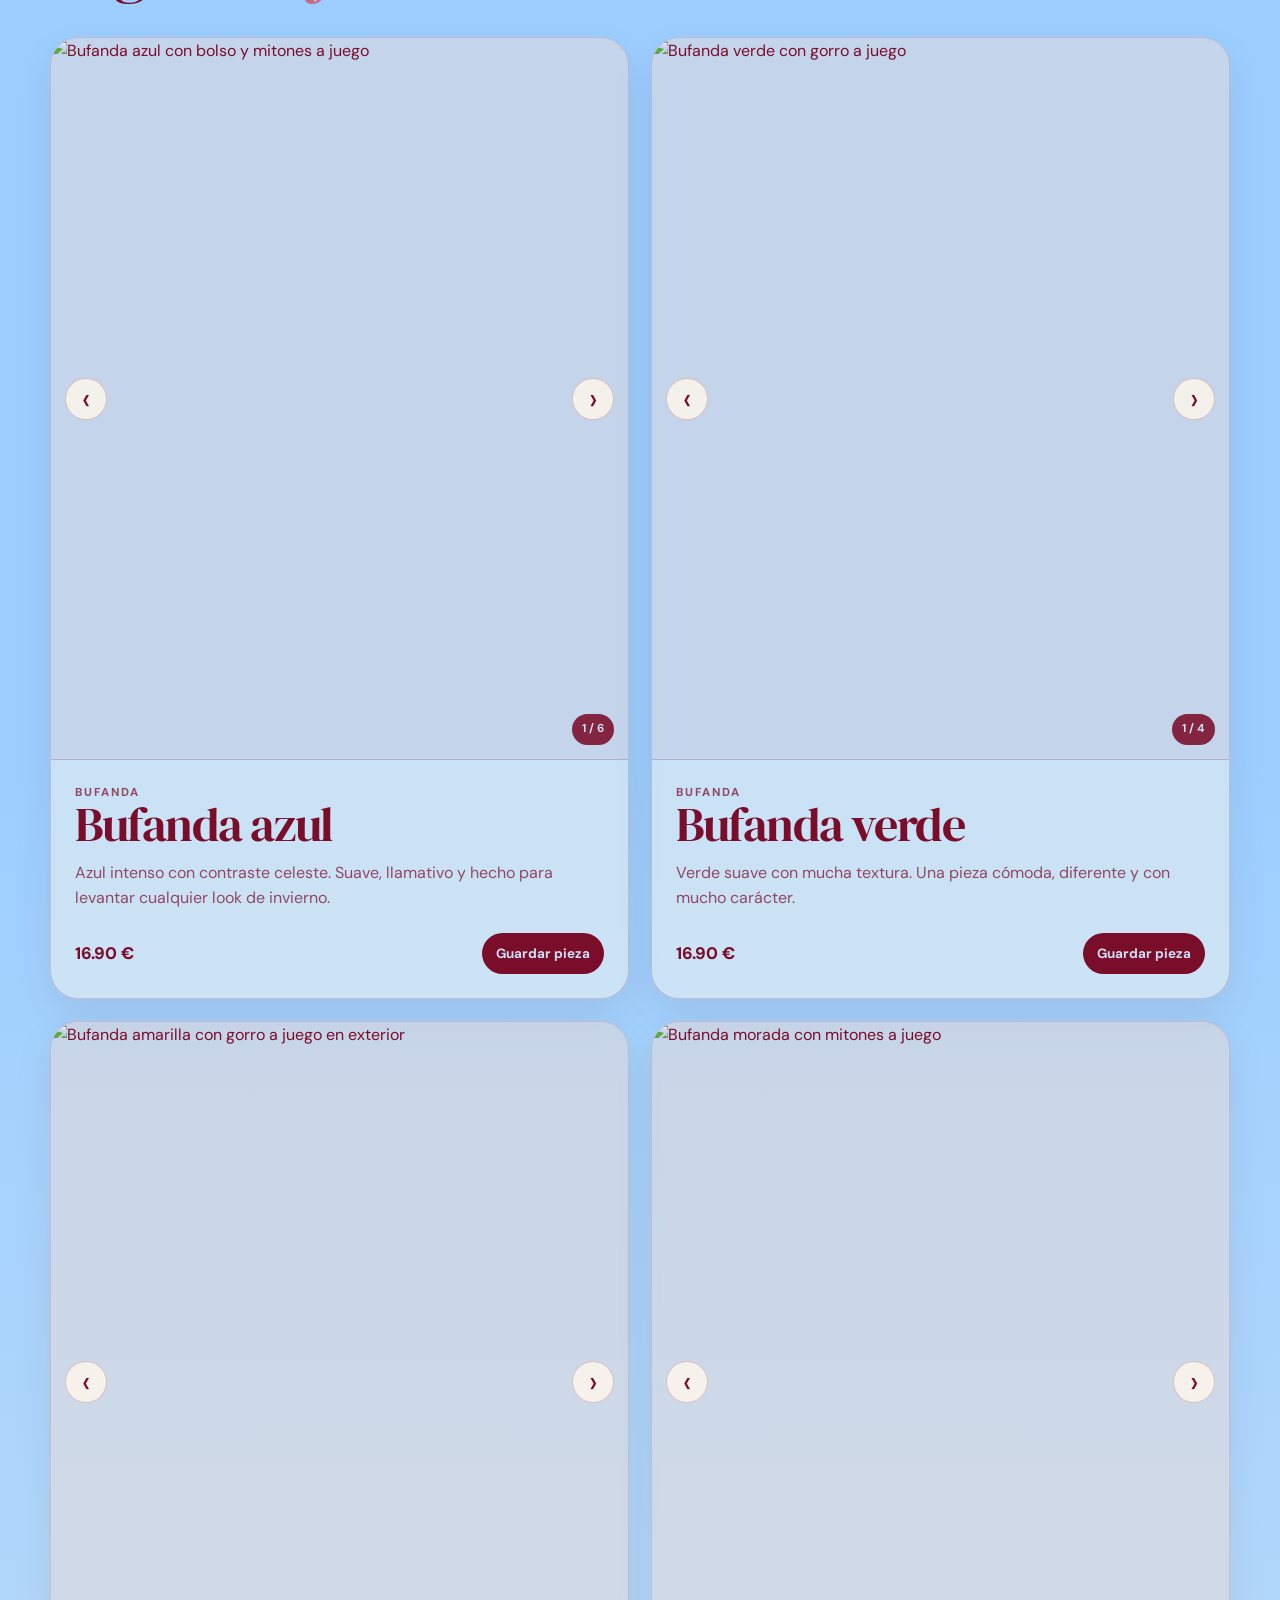
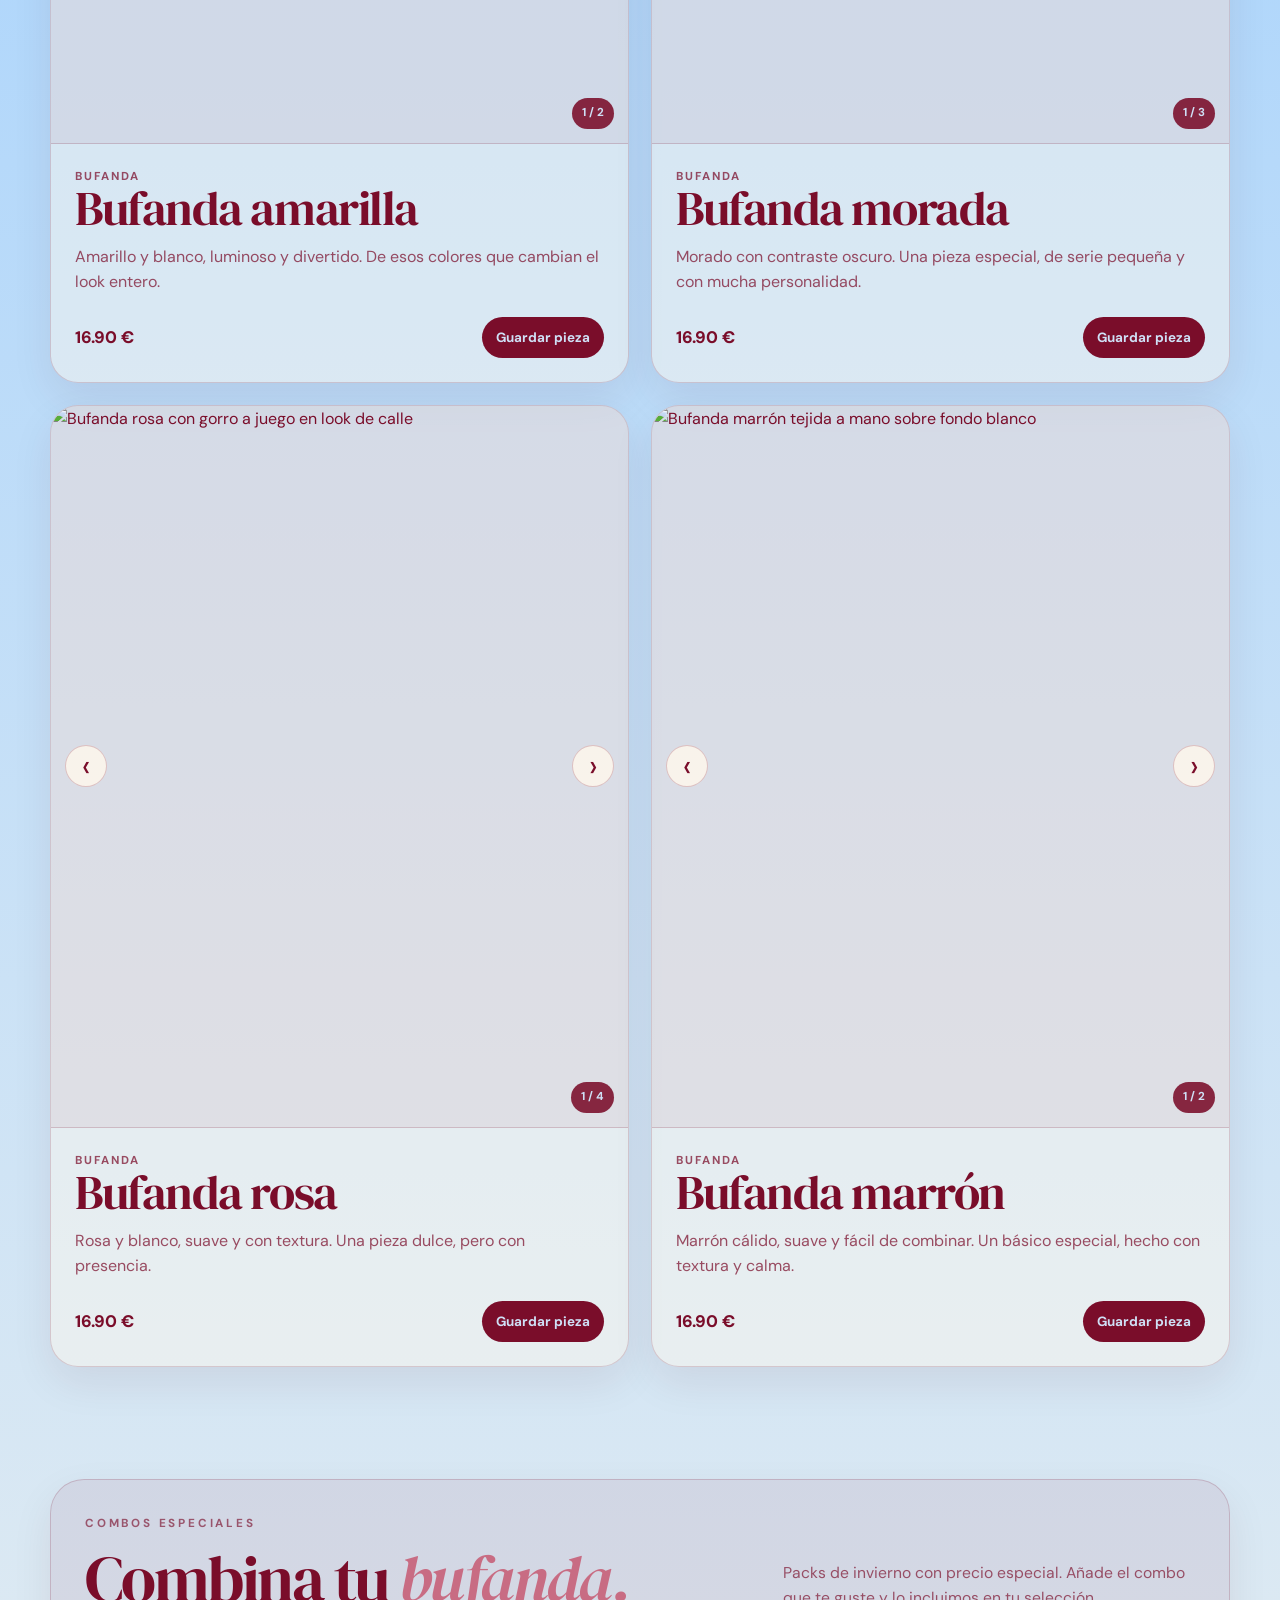
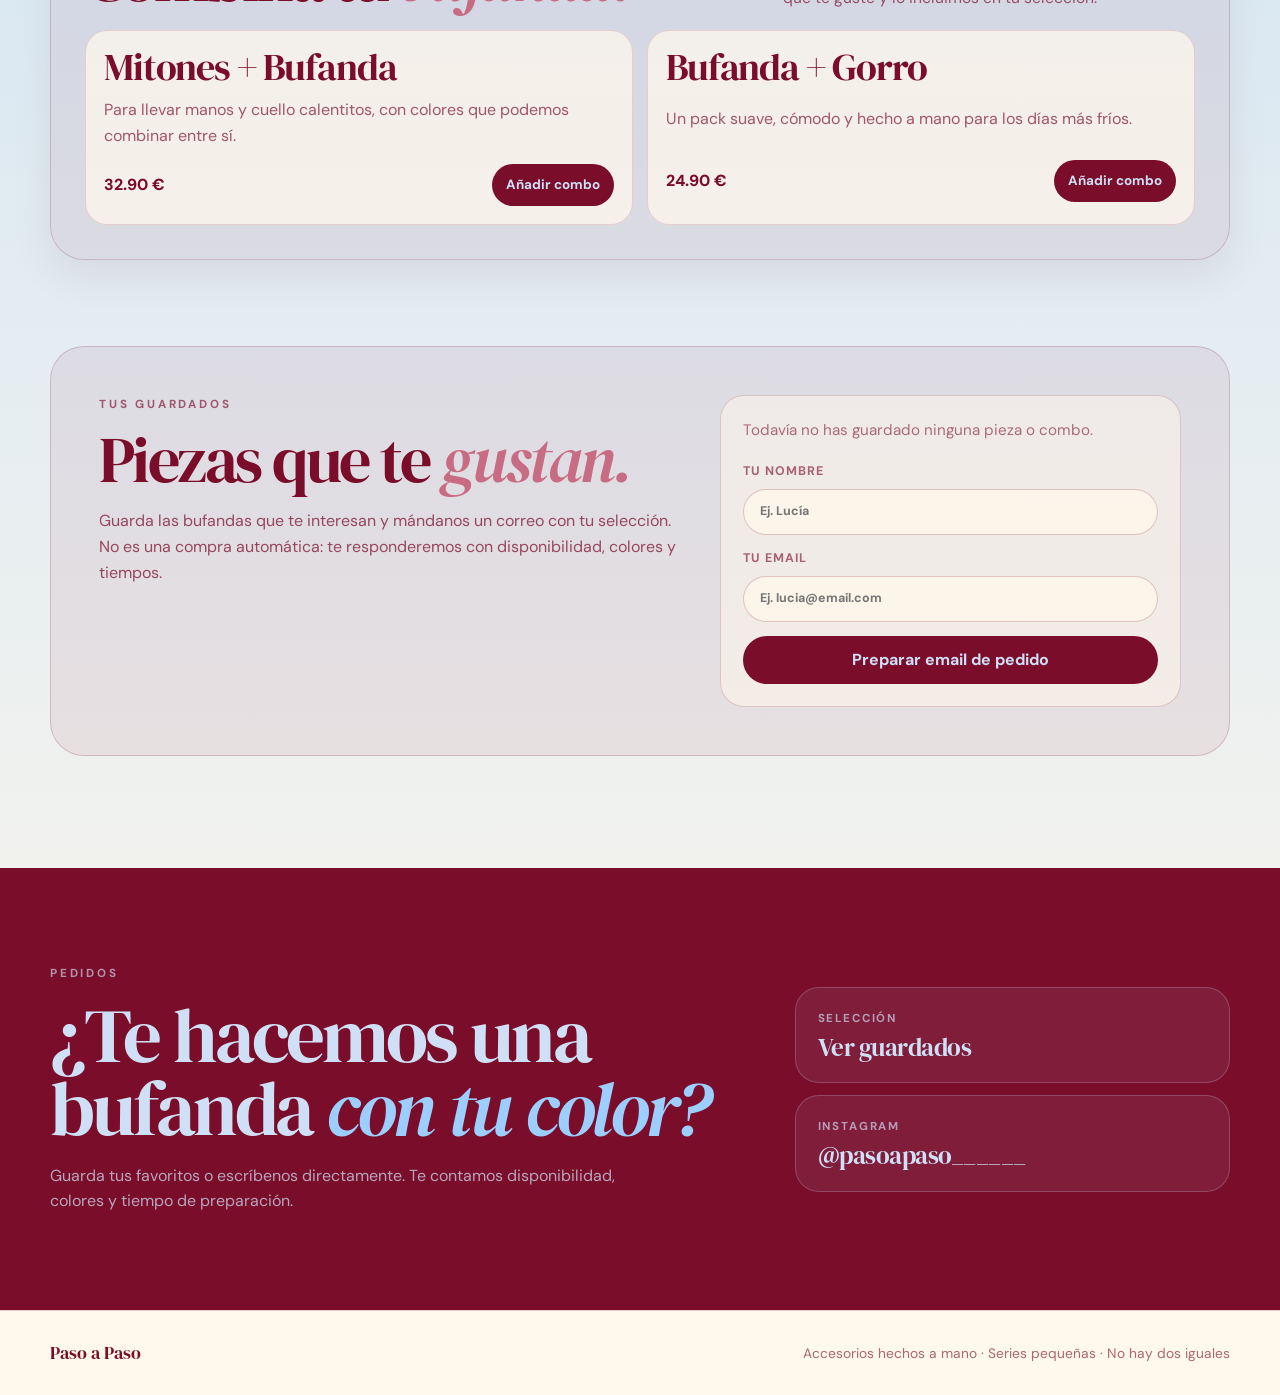
==== commit 68898759: "añadido bolsos y combos" ====
--- a/bufandas.html
+++ b/bufandas.html
@@ -5,7 +5,7 @@
   <meta name="viewport" content="width=device-width, initial-scale=1.0" />
 
   <title>Bufandas tejidas — Paso a Paso</title>
-  <meta name="description" content="Bufandas tejidas a mano por Paso a Paso. Lana, color y piezas únicas hechas en series pequeñas." />
+  <meta name="description" content="Bufandas tejidas a mano por Paso a Paso. Lana suave, colores vivos y piezas únicas para invierno." />
 
   <link rel="preconnect" href="https://fonts.googleapis.com" />
   <link rel="preconnect" href="https://fonts.gstatic.com" crossorigin />
@@ -18,7 +18,7 @@
       --azul-claro: #cfe0f6;
       --granate: #7a0d2a;
       --granate-oscuro: #4d0719;
-      --granate-suave: #9b1637;
+      --granate-suave: #c86c83;
       --crema: #fff8ec;
       --tinta: #24030c;
       --borde: rgba(122, 13, 42, 0.18);
@@ -27,7 +27,6 @@
     }
 
     *, *::before, *::after { box-sizing: border-box; }
-
     html { scroll-behavior: smooth; }
 
     body {
@@ -44,6 +43,7 @@
 
     img { display: block; max-width: 100%; }
     a { color: inherit; }
+    button { font: inherit; }
 
     .site-header {
       position: sticky;
@@ -92,30 +92,44 @@
     .nav-links a:hover,
     .nav-links a:focus-visible { opacity: 1; }
 
-    .ig-link,
-    .button {
+    .ig-link {
       display: inline-flex;
       align-items: center;
       justify-content: center;
       gap: 9px;
+      padding: 10px 16px;
       border-radius: 999px;
-      text-decoration: none;
-      font-weight: 700;
-      line-height: 1;
-      transition: transform 180ms ease, background 180ms ease, color 180ms ease, border-color 180ms ease;
-    }
-
-    .ig-link {
-      padding: 10px 16px;
       background: var(--granate);
       color: var(--azul-claro);
+      text-decoration: none;
       font-size: 0.78rem;
-    }
-
-    .ig-link:hover,
-    .button:hover { transform: translateY(-2px); }
+      font-weight: 700;
+      line-height: 1;
+      transition: transform 180ms ease, background 180ms ease;
+    }
+
+    .ig-link:hover {
+      transform: translateY(-2px);
+      background: var(--granate-oscuro);
+    }
 
     .icon { width: 16px; height: 16px; flex: 0 0 auto; }
+
+    .saved-nav {
+      display: inline-flex;
+      align-items: center;
+      justify-content: center;
+      min-width: 28px;
+      height: 22px;
+      margin-left: 6px;
+      padding: 0 8px;
+      border-radius: 999px;
+      background: var(--granate);
+      color: var(--azul-claro);
+      font-size: 0.72rem;
+      font-weight: 700;
+      letter-spacing: 0;
+    }
 
     main { position: relative; }
 
@@ -171,6 +185,8 @@
       color: var(--granate-suave);
     }
 
+    .cta-title em.cta-highlight { color: var(--azul); }
+
     .page-copy {
       max-width: 620px;
       margin: 24px 0 0;
@@ -186,55 +202,72 @@
       box-shadow: 0 16px 42px rgba(77, 7, 25, 0.08);
     }
 
-    .page-note strong {
-      display: block;
-      margin-bottom: 10px;
-      font-size: 1rem;
-    }
-
-    .page-note p {
-      margin: 0;
-      color: rgba(122, 13, 42, 0.68);
-      font-size: 0.95rem;
-    }
-
-    .section {
+    .page-note strong { display: block; margin-bottom: 10px; font-size: 1rem; }
+    .page-note p { margin: 0; color: rgba(122, 13, 42, 0.68); font-size: 0.95rem; }
+
+    .section,
+    .mix-section,
+    .products-section,
+    .saved-section {
       width: min(1180px, calc(100% - 32px));
       margin: 0 auto;
       padding: 0 0 clamp(72px, 9vw, 112px);
     }
 
+    .section-head,
     .products-head {
-      display: flex;
+      display: grid;
+      grid-template-columns: minmax(0, 0.9fr) minmax(260px, 0.55fr);
+      gap: 32px;
       align-items: end;
-      justify-content: space-between;
-      gap: 28px;
-      margin-bottom: 26px;
-    }
-
-    .section-title {
-      margin: 0;
-      font-size: clamp(2.2rem, 5vw, 4.4rem);
-    }
-
-    .products-tip {
-      max-width: 440px;
-      margin: 0;
-      color: rgba(122, 13, 42, 0.68);
+      margin-bottom: 28px;
+    }
+
+    .section-title { margin: 0; font-size: clamp(2.2rem, 5vw, 4.4rem); }
+    .section-copy, .products-tip { margin: 0; color: rgba(122, 13, 42, 0.68); font-size: 1rem; }
+
+    .featured-carousel {
+      position: relative;
+      overflow: hidden;
+      border-radius: 34px;
+      border: 1px solid var(--borde);
+      box-shadow: var(--sombra);
+      background: rgba(255, 248, 236, 0.38);
+      aspect-ratio: 16 / 9;
     }
 
     .products-grid {
       display: grid;
-      grid-template-columns: repeat(3, minmax(0, 1fr));
-      gap: 18px;
-    }
-
+      grid-template-columns: repeat(2, minmax(0, 1fr));
+      gap: 22px;
+      margin-top: 40px;
+    }
+
+    .product-actions {
+      display: flex;
+      align-items: center;
+      justify-content: space-between;
+      gap: 16px;
+      margin-top: auto;
+      padding-top: 22px;
+    }
+
+    .product-price {
+      font-size: 1.05rem;
+      font-weight: 800;
+      color: var(--granate);
+      white-space: nowrap;
+    }
+
+    .product-actions .product-link {
+      margin-top: 0;
+    }
     .product-card {
       display: flex;
       min-height: 100%;
       flex-direction: column;
+      overflow: hidden;
       border-radius: var(--radio);
-      overflow: hidden;
       background: rgba(255, 248, 236, 0.46);
       border: 1px solid var(--borde);
       box-shadow: 0 16px 42px rgba(77, 7, 25, 0.08);
@@ -247,114 +280,375 @@
       background: rgba(255, 248, 236, 0.62);
     }
 
-    .product-image {
-      min-height: 280px;
+    .product-carousel {
+      position: relative;
       aspect-ratio: 4 / 5;
-      display: grid;
-      place-items: center;
-      position: relative;
       overflow: hidden;
-      background:
-        linear-gradient(135deg, rgba(122, 13, 42, 0.08), rgba(255,248,236,0.3)),
-        var(--azul);
+      background: rgba(122, 13, 42, 0.06);
       border-bottom: 1px solid var(--borde);
     }
 
-    .product-image img {
+    .carousel-track,
+    .carousel-slide { width: 100%; height: 100%; }
+    .carousel-slide { display: none; }
+    .carousel-slide.is-active { display: block; }
+
+    .carousel-slide img {
       width: 100%;
       height: 100%;
       object-fit: cover;
     }
 
-    .photo-placeholder {
-      width: calc(100% - 38px);
-      height: calc(100% - 38px);
-      border-radius: 24px;
-      border: 1.5px dashed rgba(122, 13, 42, 0.32);
+    /* COMBOS DENTRO DE PÁGINAS DE INVIERNO */
+
+  .combo-section {
+    width: min(1180px, calc(100% - 32px));
+    margin: 0 auto;
+    padding: 0 0 clamp(56px, 7vw, 86px);
+  }
+
+  .combo-panel {
+    padding: clamp(22px, 4vw, 34px);
+    border-radius: 34px;
+    background: rgba(122, 13, 42, 0.07);
+    border: 1px solid var(--borde);
+    box-shadow: 0 16px 42px rgba(77, 7, 25, 0.08);
+  }
+
+  .combo-head {
+    display: grid;
+    grid-template-columns: minmax(0, 0.9fr) minmax(240px, 0.55fr);
+    gap: 24px;
+    align-items: end;
+    margin-bottom: 20px;
+  }
+
+  .combo-copy {
+    margin: 0;
+    color: rgba(122, 13, 42, 0.68);
+    font-size: 0.98rem;
+  }
+
+  .combo-grid {
+    display: grid;
+    grid-template-columns: repeat(2, minmax(0, 1fr));
+    gap: 14px;
+  }
+
+  .combo-card {
+    display: grid;
+    gap: 12px;
+    padding: 18px;
+    border-radius: 22px;
+    background: rgba(255, 248, 236, 0.72);
+    border: 1px solid rgba(122, 13, 42, 0.14);
+  }
+
+  .combo-card h3 {
+    margin: 0;
+    font-family: 'DM Serif Display', Georgia, serif;
+    font-size: clamp(1.7rem, 3vw, 2.4rem);
+    line-height: 0.95;
+    font-weight: 400;
+    letter-spacing: -0.03em;
+    color: var(--granate);
+  }
+
+  .combo-card p {
+    margin: 0;
+    color: rgba(122, 13, 42, 0.68);
+  }
+
+  .combo-actions {
+    display: flex;
+    align-items: center;
+    justify-content: space-between;
+    gap: 14px;
+    margin-top: 4px;
+  }
+
+  .combo-price {
+    font-weight: 800;
+    color: var(--granate);
+    white-space: nowrap;
+  }
+
+  .combo-actions .product-link {
+    margin-top: 0;
+  }
+
+  @media (max-width: 900px) {
+    .combo-head {
+      grid-template-columns: 1fr;
+    }
+  }
+
+  @media (max-width: 760px) {
+    .combo-grid {
+      grid-template-columns: 1fr;
+    }
+
+    .combo-actions {
+      align-items: stretch;
+      flex-direction: column;
+    }
+
+    .combo-actions .product-link {
+      width: 100%;
+    }
+  }
+      .photo-placeholder {
+      width: 100%;
+      height: 100%;
       display: grid;
       place-items: center;
       text-align: center;
-      padding: 22px;
-      color: rgba(122, 13, 42, 0.62);
-      font-size: 0.78rem;
-      font-weight: 700;
-      letter-spacing: 0.18em;
+      padding: 28px;
+      color: rgba(122, 13, 42, 0.48);
+      font-size: 0.8rem;
+      font-weight: 700;
+      letter-spacing: 0.16em;
       text-transform: uppercase;
-      background: rgba(255, 248, 236, 0.16);
-    }
-
-    .badge {
+      background:
+        linear-gradient(135deg, rgba(255,248,236,0.34), rgba(122,13,42,0.08)),
+        #9CCEFF;
+    }
+
+    .carousel-btn {
       position: absolute;
-      top: 16px;
-      left: 16px;
-      z-index: 2;
-      padding: 7px 11px;
+      top: 50%;
+      z-index: 3;
+      transform: translateY(-50%);
+      width: 42px;
+      height: 42px;
+      border: 1px solid rgba(122, 13, 42, 0.22);
+      border-radius: 50%;
+      background: rgba(255, 248, 236, 0.82);
+      color: var(--granate);
+      font-size: 2rem;
+      line-height: 1;
+      cursor: pointer;
+      display: grid;
+      place-items: center;
+      transition: transform 180ms ease, background 180ms ease;
+    }
+
+    .carousel-btn:hover {
+      background: var(--crema);
+      transform: translateY(-50%) scale(1.05);
+    }
+
+    .carousel-prev { left: 14px; }
+    .carousel-next { right: 14px; }
+
+    .carousel-count {
+      position: absolute;
+      right: 14px;
+      bottom: 14px;
+      z-index: 3;
+      padding: 6px 10px;
       border-radius: 999px;
-      background: var(--granate);
+      background: rgba(122, 13, 42, 0.88);
       color: var(--azul-claro);
       font-size: 0.72rem;
       font-weight: 700;
-      letter-spacing: 0.08em;
-      text-transform: uppercase;
     }
 
     .product-info {
       flex: 1;
       display: flex;
       flex-direction: column;
-      padding: 22px;
-    }
-
-    .product-name {
-      margin: 0 0 10px;
+      padding: 24px;
+    }
+
+    .product-kicker {
+      margin: 0 0 8px;
+      font-size: 0.72rem;
+      letter-spacing: 0.18em;
+      text-transform: uppercase;
+      font-weight: 700;
+      color: rgba(122, 13, 42, 0.58);
+    }
+
+    .product-info h3 {
+      margin: 0 0 12px;
       font-family: 'DM Serif Display', Georgia, serif;
-      font-size: 1.65rem;
-      line-height: 1;
+      font-size: clamp(2rem, 4vw, 3rem);
+      line-height: 0.95;
       font-weight: 400;
       letter-spacing: -0.03em;
-    }
-
-    .product-desc {
-      margin: 0 0 22px;
-      color: rgba(122, 13, 42, 0.68);
-      font-size: 0.95rem;
-    }
-
-    .product-footer {
-      margin-top: auto;
+      color: var(--granate);
+    }
+
+    .product-info p { margin: 0; color: rgba(122, 13, 42, 0.72); }
+
+    .product-link {
+      display: inline-flex;
+      align-items: center;
+      justify-content: center;
+      width: fit-content;
+      margin-top: 22px;
+      padding: 10px 14px;
+      border: 0;
+      border-radius: 999px;
+      background: var(--granate);
+      color: var(--azul-claro);
+      font-weight: 700;
+      font-size: 0.84rem;
+      text-decoration: none;
+      cursor: pointer;
+      transition: background 180ms ease, transform 180ms ease;
+    }
+
+    .product-link:hover { background: var(--granate-oscuro); transform: translateY(-2px); }
+    .product-link.is-saved { background: var(--granate-oscuro); }
+
+    .saved-panel {
+      display: grid;
+      grid-template-columns: minmax(0, 0.9fr) minmax(300px, 0.7fr);
+      gap: 28px;
+      align-items: start;
+      padding: clamp(28px, 5vw, 48px);
+      border-radius: 34px;
+      background: rgba(122, 13, 42, 0.07);
+      border: 1px solid var(--borde);
+    }
+
+    .saved-copy { max-width: 56ch; margin: 18px 0 0; color: rgba(122, 13, 42, 0.72); }
+
+    .saved-box {
+      padding: 22px;
+      border-radius: 24px;
+      background: rgba(255, 248, 236, 0.52);
+      border: 1px solid var(--borde);
+    }
+
+    .saved-empty { color: rgba(122, 13, 42, 0.58); font-size: 0.95rem; }
+
+    .saved-list {
+      display: grid;
+      gap: 10px;
+      list-style: none;
+      padding: 0;
+      margin: 0 0 20px;
+    }
+
+    .saved-list:empty { margin: 0; }
+
+    .saved-item {
       display: flex;
       align-items: center;
       justify-content: space-between;
       gap: 12px;
-    }
-
-    .price-placeholder {
-      color: rgba(122, 13, 42, 0.48);
-      font-size: 0.88rem;
-      font-weight: 700;
-    }
-
-    .product-link {
+      padding: 12px 14px;
+      border-radius: 16px;
+      background: rgba(255, 248, 236, 0.72);
+      border: 1px solid rgba(122, 13, 42, 0.14);
+      color: var(--granate);
+      font-weight: 700;
+    }
+
+    .saved-remove {
+      border: 0;
+      background: transparent;
+      color: rgba(122, 13, 42, 0.58);
+      cursor: pointer;
+      font-size: 0.82rem;
+      font-weight: 700;
+    }
+
+    .saved-remove:hover { color: var(--granate); text-decoration: underline; }
+
+    .order-form {
+      display: grid;
+      gap: 14px;
+      margin-top: 20px;
+    }
+
+    .order-form label {
+      display: grid;
+      gap: 7px;
+      font-size: 0.78rem;
+      letter-spacing: 0.08em;
+      text-transform: uppercase;
+      font-weight: 700;
+      color: rgba(122, 13, 42, 0.62);
+    }
+
+    .order-form input {
+      width: 100%;
+      min-height: 46px;
+      border: 1px solid rgba(122, 13, 42, 0.22);
+      border-radius: 999px;
+      padding: 0 16px;
+      background: rgba(255, 248, 236, 0.8);
+      color: var(--granate);
+      font: inherit;
+      outline: none;
+    }
+
+    .order-form input:focus { border-color: var(--granate); }
+
+    .order-button {
+      min-height: 48px;
+      border: 0;
+      border-radius: 999px;
+      background: var(--granate);
+      color: var(--azul-claro);
+      font: inherit;
+      font-weight: 700;
+      cursor: pointer;
+      transition: transform 180ms ease, background 180ms ease;
       display: inline-flex;
       align-items: center;
       justify-content: center;
-      min-height: 38px;
-      padding: 10px 14px;
-      border-radius: 999px;
-      background: var(--granate);
-      color: var(--azul-claro);
-      text-decoration: none;
-      font-size: 0.82rem;
-      font-weight: 700;
+      text-align: center;
       white-space: nowrap;
     }
 
-    .product-link:hover { background: var(--granate-oscuro); }
-
-    .cta-band {
-      background: var(--granate);
-      color: var(--azul-claro);
-    }
+    .order-button:hover { transform: translateY(-2px); background: var(--granate-oscuro); }
+
+    .email-preview {
+      margin-top: 20px;
+      padding: 18px;
+      border-radius: 20px;
+      background: rgba(255, 248, 236, 0.76);
+      border: 1px solid rgba(122, 13, 42, 0.16);
+    }
+
+    .email-preview-title {
+      margin: 0 0 12px;
+      font-weight: 700;
+      color: var(--granate);
+    }
+
+    .email-preview pre {
+      margin: 0;
+      white-space: pre-wrap;
+      font: inherit;
+      color: rgba(122, 13, 42, 0.72);
+      background: rgba(156, 206, 255, 0.22);
+      border-radius: 16px;
+      padding: 14px;
+    }
+
+    .email-actions {
+      display: grid;
+      grid-template-columns: 1fr 1fr;
+      gap: 10px;
+      margin-top: 14px;
+    }
+
+    .order-link { text-decoration: none; }
+
+    .order-button-secondary {
+      background: rgba(122, 13, 42, 0.12);
+      color: var(--granate);
+    }
+
+    .order-button-secondary:hover { background: rgba(122, 13, 42, 0.18); }
+
+    .cta-band { background: var(--granate); color: var(--azul-claro); }
 
     .cta-inner {
       width: min(1180px, calc(100% - 32px));
@@ -366,21 +660,9 @@
       align-items: center;
     }
 
-    .cta-title {
-      margin: 0;
-      font-size: clamp(2.6rem, 6vw, 5.2rem);
-    }
-
-    .cta-text {
-      margin: 18px 0 0;
-      color: rgba(207, 224, 246, 0.72);
-      max-width: 52ch;
-    }
-
-    .cta-actions {
-      display: grid;
-      gap: 12px;
-    }
+    .cta-title { margin: 0; font-size: clamp(2.6rem, 6vw, 5.2rem); }
+    .cta-text { margin: 18px 0 0; color: rgba(207, 224, 246, 0.72); max-width: 52ch; }
+    .cta-actions { display: grid; gap: 12px; }
 
     .cta-card {
       display: block;
@@ -392,10 +674,7 @@
       transition: transform 180ms ease, background 180ms ease;
     }
 
-    .cta-card:hover {
-      transform: translateY(-3px);
-      background: rgba(207, 224, 246, 0.12);
-    }
+    .cta-card:hover { transform: translateY(-3px); background: rgba(207, 224, 246, 0.12); }
 
     .cta-label {
       display: block;
@@ -441,8 +720,14 @@
 
     @media (max-width: 980px) {
       .page-hero,
+      .section-head,
+      .products-head,
+      .saved-panel,
       .cta-inner { grid-template-columns: 1fr; }
-      .products-grid { grid-template-columns: repeat(2, minmax(0, 1fr)); }
+    }
+
+    @media (max-width: 760px) {
+      .products-grid { grid-template-columns: 1fr; }
     }
 
     @media (max-width: 680px) {
@@ -451,17 +736,32 @@
       .ig-link { padding: 10px 12px; font-size: 0; gap: 0; }
       .ig-link .icon { margin: 0; }
       .page-title { font-size: clamp(3rem, 15vw, 5rem); }
-      .products-head { display: block; }
-      .products-tip { margin-top: 16px; }
-      .products-grid { grid-template-columns: 1fr; }
-      .product-image { min-height: 240px; }
-      .product-footer { align-items: flex-start; flex-direction: column; }
       .product-link { width: 100%; }
       .cta-value { font-size: 1.28rem; }
+      .email-actions { grid-template-columns: 1fr; }
+    }
+    @media (max-width: 680px) {
+      .product-actions {
+        align-items: stretch;
+      }
+
+      .product-actions .product-link {
+        width: 100%;
+      }
+
+      .product-price {
+        padding-top: 10px;
+      }
+    }
+    @media (max-width: 980px) {
+      .featured-carousel {
+        aspect-ratio: 16 / 9;
+      }
     }
 
   </style>
 </head>
+
 <body>
   <header class="site-header">
     <nav class="nav" aria-label="Navegación principal">
@@ -470,11 +770,15 @@
       <ul class="nav-links">
         <li><a href="index.html#coleccion">Colección</a></li>
         <li><a href="index.html#nosotras">Nosotras</a></li>
-        <li><a href="index.html#contacto">Contacto</a></li>
+        <li><a href="#guardados">Guardadas <span id="saved-count" class="saved-nav">0</span></a></li>
       </ul>
 
       <a href="https://www.instagram.com/pasoapaso______/" target="_blank" rel="noopener" class="ig-link" aria-label="Abrir Instagram de Paso a Paso">
-        <svg class="icon" viewBox="0 0 24 24" fill="none" stroke="currentColor" stroke-width="2" stroke-linecap="round" stroke-linejoin="round" aria-hidden="true"><rect x="2" y="2" width="20" height="20" rx="5" ry="5"/><circle cx="12" cy="12" r="4"/><circle cx="17.5" cy="6.5" r="0.5" fill="currentColor" stroke="none"/></svg>
+        <svg class="icon" viewBox="0 0 24 24" fill="none" stroke="currentColor" stroke-width="2" stroke-linecap="round" stroke-linejoin="round" aria-hidden="true">
+          <rect x="2" y="2" width="20" height="20" rx="5" ry="5"/>
+          <circle cx="12" cy="12" r="4"/>
+          <circle cx="17.5" cy="6.5" r="0.5" fill="currentColor" stroke="none"/>
+        </svg>
         @pasoapaso______
       </a>
     </nav>
@@ -485,134 +789,310 @@
       <div>
         <a class="back-link" href="index.html#coleccion">← Volver a la colección</a>
         <p class="eyebrow">Colección · Bufandas</p>
-        <h1 id="page-title" class="page-title">Bufandas <em>a mano.</em></h1>
-        <p class="page-copy">Bufandas con textura, abrigo y combinaciones de color que no buscan ser básicas. Hechas con tiempo, una a una.</p>
+        <h1 id="page-title" class="page-title">Bufandas <em>paso a paso.</em></h1>
+        <p class="page-copy">Bufandas suaves, largas y con color para cambiar cualquier look de invierno. Hechas punto a punto, sin producción en masa.</p>
       </div>
 
       <aside class="page-note" aria-label="Nota sobre la colección">
-        <strong>Invierno con color</strong>
-        <p>Trabajamos con lanas y tonos disponibles en cada momento, así que las combinaciones pueden variar.</p>
+        <strong>Cada color cambia la pieza</strong>
+        <p>Los tonos disponibles pueden variar según la lana. Guarda las que te gusten y escríbenos para ver disponibilidad.</p>
       </aside>
     </section>
 
-    <section class="section" aria-labelledby="products-title">
+    <section class="mix-section" aria-labelledby="mix-title">
+      <div class="section-head">
+        <div>
+          <p class="eyebrow">Bufandas en uso</p>
+          <h2 id="mix-title" class="section-title">Color, lana y <em>abrigo.</em></h2>
+        </div>
+      </div>
+
+      <div class="featured-carousel" data-carousel>
+        <div class="carousel-track">
+          <div class="carousel-slide is-active">
+            <img src="bufandas/IMG_6104.JPG" alt="Bufandas verde y morada en look de exterior" />
+          </div>
+          <div class="carousel-slide">
+           <img src="bufandas/20251123-142306425.JPG" alt="Bufandas azul y verde en look de exterior" />
+          </div>
+          <div class="carousel-slide">
+           <img src="bufandas/20251123-150145820.JPG" alt="Bufandas verde y morada en look de exterior" />
+          </div>
+        </div>
+
+        <button class="carousel-btn carousel-prev" type="button" data-carousel-prev aria-label="Imagen anterior">‹</button>
+        <button class="carousel-btn carousel-next" type="button" data-carousel-next aria-label="Imagen siguiente">›</button>
+        <span class="carousel-count">1 / 6</span>
+      </div>
+    </section>
+
+    <section class="products-section" aria-labelledby="products-title">
       <div class="products-head">
         <div>
-          <p class="eyebrow">Productos</p>
-          <h2 id="products-title" class="section-title">Bufandas <em>con textura.</em></h2>
+          <p class="eyebrow">Colores</p>
+          <h2 id="products-title" class="section-title">Elige tu <em>bufanda.</em></h2>
         </div>
-        <p class="products-tip">Añade aquí las fotos cuando las tengas; los textos ya dejan claro el tono de la colección.</p>
+        <p class="products-tip">Puedes guardar las piezas que te interesen y después preparar un correo con tu selección.</p>
       </div>
 
       <div class="products-grid">
-
         <article class="product-card">
-          <div class="product-image">
-            
-            <!-- Cuando tengas la foto, sustituye el bloque .photo-placeholder por:
-            <img src="imagenes/bufandas/bufanda-roja.jpg" alt="Bufanda roja" />
-            -->
-            <div class="photo-placeholder">Foto pendiente</div>
-          </div>
+          <div class="product-carousel" data-carousel>
+            <div class="carousel-track">
+          <div class="carousel-slide is-active">
+            <img src="bufandas/IMG_4628.JPG" alt="Bufanda azul con bolso y mitones a juego" />
+          </div>
+          <div class="carousel-slide">  
+            <img src="bufandas/IMG_6823.JPG" alt="Detalle de bufanda azul con mitones a juego" />
+          </div>
+          <div class="carousel-slide">  
+            <img src="bufandas/IMG_7103.JPG" alt="Primer plano de bufanda azul con mitones" />
+          </div>
+          <div class="carousel-slide">  
+            <img src="bufandas/IMG_5925.JPG" alt="Bufanda azul en look de ciudad" />
+          </div>
+          <div class="carousel-slide">
+            <img src="bufandas/IMG_6795.JPG" alt="Detalle de etiqueta en bufanda azul" />
+          </div>
+          <div class="carousel-slide">
+            <img src="bufandas/IMG_6796.JPG" alt="Bufanda azul tejida a mano sobre fondo blanco" />
+          </div>
+            </div>
+
+            <button class="carousel-btn carousel-prev" type="button" data-carousel-prev aria-label="Imagen anterior">‹</button>
+            <button class="carousel-btn carousel-next" type="button" data-carousel-next aria-label="Imagen siguiente">›</button>
+            <span class="carousel-count">1 / 3</span>
+          </div>
+
           <div class="product-info">
-            <h3 class="product-name">Bufanda roja</h3>
-            <p class="product-desc">Larga, abrigada y con un rojo intenso que da vida a los días fríos.</p>
-            <div class="product-footer">
-              <span class="price-placeholder">Precio por confirmar</span>
-              <a class="product-link" href="https://www.instagram.com/pasoapaso______/" target="_blank" rel="noopener">Pedir por Instagram</a>
+            <p class="product-kicker">Bufanda</p>
+            <h3>Bufanda azul</h3>
+            <p>Azul intenso con contraste celeste. Suave, llamativo y hecho para levantar cualquier look de invierno.</p>
+            <div class="product-actions">
+              <strong class="product-price">16.90 €</strong>
+              <button class="product-link product-save" type="button" data-product="Bufanda azul">Guardar pieza</button>
             </div>
           </div>
         </article>
-
         <article class="product-card">
-          <div class="product-image">
-            
-            <!-- Cuando tengas la foto, sustituye el bloque .photo-placeholder por:
-            <img src="imagenes/bufandas/bufanda-verde-y-blanca.jpg" alt="Bufanda verde y blanca" />
-            -->
-            <div class="photo-placeholder">Foto pendiente</div>
-          </div>
+          <div class="product-carousel" data-carousel>
+            <div class="carousel-track">
+          <div class="carousel-slide is-active">
+            <img src="bufandas/IMG_7930.JPG" alt="Bufanda verde con gorro a juego" />
+          </div>
+          <div class="carousel-slide">
+            <img src="bufandas/IMG_1696.JPG" alt="Bufanda verde en look de viaje" />
+          </div>
+          <div class="carousel-slide">
+            <img src="bufandas/IMG_5855.JPG" alt="Bufanda verde en exterior con vistas" />
+          </div>
+          <div class="carousel-slide">
+            <img src="bufandas/IMG_7172.JPG" alt="Detalle de bufanda verde en look rojo" />
+          </div>
+            </div>
+
+            <button class="carousel-btn carousel-prev" type="button" data-carousel-prev aria-label="Imagen anterior">‹</button>
+            <button class="carousel-btn carousel-next" type="button" data-carousel-next aria-label="Imagen siguiente">›</button>
+            <span class="carousel-count">1 / 3</span>
+          </div>
+
           <div class="product-info">
-            <h3 class="product-name">Bufanda verde y blanca</h3>
-            <p class="product-desc">Combinación fresca y distinta, tejida con textura y mucho color.</p>
-            <div class="product-footer">
-              <span class="price-placeholder">Precio por confirmar</span>
-              <a class="product-link" href="https://www.instagram.com/pasoapaso______/" target="_blank" rel="noopener">Pedir por Instagram</a>
-            </div>
-          </div>
+            <p class="product-kicker">Bufanda</p>
+            <h3>Bufanda verde</h3>
+            <p>Verde suave con mucha textura. Una pieza cómoda, diferente y con mucho carácter.</p>
+            <div class="product-actions">
+              <strong class="product-price">16.90 €</strong>
+              <button class="product-link product-save" type="button" data-product="Bufanda verde">Guardar pieza</button>
+            </div>          </div>
         </article>
-
         <article class="product-card">
-          <div class="product-image">
-            
-            <!-- Cuando tengas la foto, sustituye el bloque .photo-placeholder por:
-            <img src="imagenes/bufandas/bufanda-mostaza.jpg" alt="Bufanda mostaza" />
-            -->
-            <div class="photo-placeholder">Foto pendiente</div>
-          </div>
+          <div class="product-carousel" data-carousel>
+            <div class="carousel-track">
+          <div class="carousel-slide is-active">
+            <img src="bufandas/IMG_6771.JPG" alt="Bufanda amarilla con gorro a juego en exterior" />
+          </div>
+          <div class="carousel-slide">
+            <div class="photo-placeholder">Más fotos pronto</div>
+          </div>
+            </div>
+
+            <button class="carousel-btn carousel-prev" type="button" data-carousel-prev aria-label="Imagen anterior">‹</button>
+            <button class="carousel-btn carousel-next" type="button" data-carousel-next aria-label="Imagen siguiente">›</button>
+            <span class="carousel-count">1 / 3</span>
+          </div>
+
           <div class="product-info">
-            <h3 class="product-name">Bufanda mostaza</h3>
-            <p class="product-desc">Un tono cálido para otoño e invierno, fácil de combinar pero nada aburrido.</p>
-            <div class="product-footer">
-              <span class="price-placeholder">Precio por confirmar</span>
-              <a class="product-link" href="https://www.instagram.com/pasoapaso______/" target="_blank" rel="noopener">Pedir por Instagram</a>
+            <p class="product-kicker">Bufanda</p>
+            <h3>Bufanda amarilla</h3>
+            <p>Amarillo y blanco, luminoso y divertido. De esos colores que cambian el look entero.</p>
+            <div class="product-actions">
+              <strong class="product-price">16.90 €</strong>
+              <button class="product-link product-save" type="button" data-product="Bufanda amarilla">Guardar pieza</button>
             </div>
           </div>
         </article>
-
         <article class="product-card">
-          <div class="product-image">
-            
-            <!-- Cuando tengas la foto, sustituye el bloque .photo-placeholder por:
-            <img src="imagenes/bufandas/bufanda-lila.jpg" alt="Bufanda lila" />
-            -->
-            <div class="photo-placeholder">Foto pendiente</div>
-          </div>
+          <div class="product-carousel" data-carousel>
+            <div class="carousel-track">
+          <div class="carousel-slide">
+            <img src="bufandas/IMG_6826.JPG" alt="Bufanda morada con mitones a juego" />
+          </div>
+          <div class="carousel-slide">
+            <img src="bufandas/IMG_6792.JPG" alt="Bufanda morada tejida a mano sobre fondo blanco" />
+          </div>
+          <div class="carousel-slide is-active">
+            <img src="bufandas/IMG_5834.JPG" alt="Bufanda morada con chaqueta amarilla" />
+          </div>
+            </div>
+
+            <button class="carousel-btn carousel-prev" type="button" data-carousel-prev aria-label="Imagen anterior">‹</button>
+            <button class="carousel-btn carousel-next" type="button" data-carousel-next aria-label="Imagen siguiente">›</button>
+            <span class="carousel-count">1 / 3</span>
+          </div>
+
           <div class="product-info">
-            <h3 class="product-name">Bufanda lila</h3>
-            <p class="product-desc">Suave, esponjosa y con un color delicado sin perder personalidad.</p>
-            <div class="product-footer">
-              <span class="price-placeholder">Precio por confirmar</span>
-              <a class="product-link" href="https://www.instagram.com/pasoapaso______/" target="_blank" rel="noopener">Pedir por Instagram</a>
+            <p class="product-kicker">Bufanda</p>
+            <h3>Bufanda morada</h3>
+            <p>Morado con contraste oscuro. Una pieza especial, de serie pequeña y con mucha personalidad.</p>
+            <div class="product-actions">
+              <strong class="product-price">16.90 €</strong>
+              <button class="product-link product-save" type="button" data-product="Bufanda morada">Guardar pieza</button>
             </div>
           </div>
         </article>
-
         <article class="product-card">
-          <div class="product-image">
-            <span class="badge">Única</span>
-            <!-- Cuando tengas la foto, sustituye el bloque .photo-placeholder por:
-            <img src="imagenes/bufandas/bufanda-multicolor.jpg" alt="Bufanda multicolor" />
-            -->
-            <div class="photo-placeholder">Foto pendiente</div>
-          </div>
+          <div class="product-carousel" data-carousel>
+            <div class="carousel-track">
+          <div class="carousel-slide is-active">
+            <img src="bufandas/IMG_4513.JPG" alt="Bufanda rosa con gorro a juego en look de calle" />
+          </div>
+          <div class="carousel-slide">
+            <img src="bufandas/IMG_6810.JPG" alt="Bufanda rosa con gorro rosa a juego" />
+          </div>
+          <div class="carousel-slide">
+            <img src="bufandas/IMG_6798.JPG" alt="Bufanda rosa tejida a mano sobre fondo blanco" />
+          </div>
+          <div class="carousel-slide">
+            <img src="bufandas/IMG_6800.JPG" alt="Detalle de textura rosa y blanca" />
+          </div>  
+            </div>
+
+            <button class="carousel-btn carousel-prev" type="button" data-carousel-prev aria-label="Imagen anterior">‹</button>
+            <button class="carousel-btn carousel-next" type="button" data-carousel-next aria-label="Imagen siguiente">›</button>
+            <span class="carousel-count">1 / 3</span>
+          </div>
+
           <div class="product-info">
-            <h3 class="product-name">Bufanda multicolor</h3>
-            <p class="product-desc">Mezcla de tonos para quienes quieren una pieza única y muy Paso a Paso.</p>
-            <div class="product-footer">
-              <span class="price-placeholder">Precio por confirmar</span>
-              <a class="product-link" href="https://www.instagram.com/pasoapaso______/" target="_blank" rel="noopener">Pedir por Instagram</a>
+            <p class="product-kicker">Bufanda</p>
+            <h3>Bufanda rosa</h3>
+            <p>Rosa y blanco, suave y con textura. Una pieza dulce, pero con presencia.</p>
+            <div class="product-actions">
+              <strong class="product-price">16.90 €</strong>
+              <button class="product-link product-save" type="button" data-product="Bufanda rosa">Guardar pieza</button>
             </div>
           </div>
         </article>
-
         <article class="product-card">
-          <div class="product-image">
-            <span class="badge">A medida</span>
-            <!-- Cuando tengas la foto, sustituye el bloque .photo-placeholder por:
-            <img src="imagenes/bufandas/bufanda-personalizada.jpg" alt="Bufanda personalizada" />
-            -->
-            <div class="photo-placeholder">Foto pendiente</div>
-          </div>
+          <div class="product-carousel" data-carousel>
+            <div class="carousel-track">
+          <div class="carousel-slide is-active">
+            <img src="bufandas/IMG_6825.JPG" alt="Bufanda marrón tejida a mano sobre fondo blanco" />
+          </div>
+          <div class="carousel-slide">
+            <img src="bufandas/IMG_6797.JPG" alt="Detalle de etiqueta en bufanda marrón" />
+          </div>
+            </div>
+
+            <button class="carousel-btn carousel-prev" type="button" data-carousel-prev aria-label="Imagen anterior">‹</button>
+            <button class="carousel-btn carousel-next" type="button" data-carousel-next aria-label="Imagen siguiente">›</button>
+            <span class="carousel-count">1 / 3</span>
+          </div>
+
           <div class="product-info">
-            <h3 class="product-name">Bufanda personalizada</h3>
-            <p class="product-desc">Dinos qué colores te gustan y vemos qué podemos preparar.</p>
-            <div class="product-footer">
-              <span class="price-placeholder">Precio por confirmar</span>
-              <a class="product-link" href="https://www.instagram.com/pasoapaso______/" target="_blank" rel="noopener">Pedir por Instagram</a>
+            <p class="product-kicker">Bufanda</p>
+            <h3>Bufanda marrón</h3>
+            <p>Marrón cálido, suave y fácil de combinar. Un básico especial, hecho con textura y calma.</p>
+            <div class="product-actions">
+              <strong class="product-price">16.90 €</strong>
+              <button class="product-link product-save" type="button" data-product="Bufanda marrón">Guardar pieza</button>
             </div>
           </div>
         </article>
+      </div>
+    </section>
+
+    <section class="combo-section" aria-labelledby="combos-bufandas-title">
+      <div class="combo-panel">
+        <div class="combo-head">
+          <div>
+            <p class="eyebrow">Combos especiales</p>
+            <h2 id="combos-bufandas-title" class="section-title">Combina tu <em>bufanda.</em></h2>
+          </div>
+
+          <p class="combo-copy">
+            Packs de invierno con precio especial. Añade el combo que te guste y lo incluimos en tu selección.
+          </p>
+        </div>
+
+        <div class="combo-grid">
+          <article class="combo-card">
+            <h3>Mitones + Bufanda</h3>
+            <p>Para llevar manos y cuello calentitos, con colores que podemos combinar entre sí.</p>
+            <div class="combo-actions">
+              <strong class="combo-price">32.90 €</strong>
+              <button class="product-link product-save" type="button" data-product="Combo Mitones + Bufanda — 32.90 €" data-save-label="Añadir combo">Añadir combo</button>
+            </div>
+          </article>
+
+          <article class="combo-card">
+            <h3>Bufanda + Gorro</h3>
+            <p>Un pack suave, cómodo y hecho a mano para los días más fríos.</p>
+            <div class="combo-actions">
+              <strong class="combo-price">24.90 €</strong>
+              <button class="product-link product-save" type="button" data-product="Combo Bufanda + Gorro — 24.90 €" data-save-label="Añadir combo">Añadir combo</button>
+            </div>
+          </article>
+        </div>
+      </div>
+    </section>
+    <section id="guardados" class="saved-section" aria-labelledby="saved-title">
+      <div class="saved-panel">
+        <div>
+          <p class="eyebrow">Tus guardados</p>
+          <h2 id="saved-title" class="section-title">Piezas que te <em>gustan.</em></h2>
+          <p class="saved-copy">
+            Guarda las bufandas que te interesan y mándanos un correo con tu selección. No es una compra automática: te responderemos con disponibilidad, colores y tiempos.
+          </p>
+        </div>
+
+        <div class="saved-box">
+          <div id="saved-empty" class="saved-empty">Todavía no has guardado ninguna pieza o combo.</div>
+          <ul id="saved-list" class="saved-list" aria-label="Piezas guardadas"></ul>
+
+          <form id="order-form" class="order-form">
+            <label>
+              Tu nombre
+              <input type="text" id="customer-name" name="name" placeholder="Ej. Lucía" required />
+            </label>
+
+            <label>
+              Tu email
+              <input type="email" id="customer-email" name="email" placeholder="Ej. lucia@email.com" required />
+            </label>
+
+            <button class="order-button" type="submit">Preparar email de pedido</button>
+          </form>
+
+          <div id="email-preview" class="email-preview" hidden>
+            <p class="email-preview-title">Email preparado</p>
+            <pre id="email-body-preview"></pre>
+
+            <div class="email-actions">
+              <a id="open-email-link" class="order-button order-link" href="#">Enviar</a>
+              <button id="copy-email-button" class="order-button order-button-secondary" type="button">Copiar</button>
+            </div>
+          </div>
+        </div>
       </div>
     </section>
 
@@ -620,19 +1100,19 @@
       <div class="cta-inner">
         <div>
           <p class="eyebrow">Pedidos</p>
-          <h2 id="cta-title" class="cta-title">¿Quieres una bufanda <em>distinta?</em></h2>
-          <p class="cta-text">Escríbenos con el modelo que te gusta. Te contamos disponibilidad, colores y tiempo de preparación.</p>
+          <h2 id="cta-title" class="cta-title">¿Te hacemos una bufanda <em class="cta-highlight">con tu color?</em></h2>
+          <p class="cta-text">Guarda tus favoritos o escríbenos directamente. Te contamos disponibilidad, colores y tiempo de preparación.</p>
         </div>
 
         <div class="cta-actions">
+          <a class="cta-card" href="#guardados">
+            <span class="cta-label">Selección</span>
+            <span class="cta-value">Ver guardados</span>
+          </a>
+
           <a class="cta-card" href="https://www.instagram.com/pasoapaso______/" target="_blank" rel="noopener">
             <span class="cta-label">Instagram</span>
             <span class="cta-value">@pasoapaso______</span>
-          </a>
-
-          <a class="cta-card" href="mailto:pasoapasoacc@gmail.com">
-            <span class="cta-label">Email</span>
-            <span class="cta-value">pasoapasoacc@gmail.com</span>
           </a>
         </div>
       </div>
@@ -645,5 +1125,151 @@
       <span>Accesorios hechos a mano · Series pequeñas · No hay dos iguales</span>
     </div>
   </footer>
+
+
+  <script>
+    document.querySelectorAll('[data-carousel]').forEach((carousel) => {
+      const slides = Array.from(carousel.querySelectorAll('.carousel-slide'));
+      const prev = carousel.querySelector('[data-carousel-prev]');
+      const next = carousel.querySelector('[data-carousel-next]');
+      const count = carousel.querySelector('.carousel-count');
+      let current = 0;
+
+      function showSlide(index) {
+        current = (index + slides.length) % slides.length;
+        slides.forEach((slide, slideIndex) => {
+          slide.classList.toggle('is-active', slideIndex === current);
+        });
+        if (count) count.textContent = `${current + 1} / ${slides.length}`;
+      }
+
+      if (prev) prev.addEventListener('click', () => showSlide(current - 1));
+      if (next) next.addEventListener('click', () => showSlide(current + 1));
+      showSlide(0);
+    });
+
+    const savedKey = 'pasoapaso-bufandas-guardados';
+    const saveButtons = Array.from(document.querySelectorAll('.product-save'));
+    const savedList = document.getElementById('saved-list');
+    const savedEmpty = document.getElementById('saved-empty');
+    const savedCount = document.getElementById('saved-count');
+    const orderForm = document.getElementById('order-form');
+    const emailPreview = document.getElementById('email-preview');
+    const emailBodyPreview = document.getElementById('email-body-preview');
+    const openEmailLink = document.getElementById('open-email-link');
+    const copyEmailButton = document.getElementById('copy-email-button');
+
+    function getSavedItems() {
+      try { return JSON.parse(localStorage.getItem(savedKey)) || []; }
+      catch (error) { return []; }
+    }
+
+    function setSavedItems(items) {
+      localStorage.setItem(savedKey, JSON.stringify(items));
+    }
+
+    function renderSavedItems() {
+      const items = getSavedItems();
+      if (savedList) savedList.innerHTML = '';
+      if (savedCount) savedCount.textContent = items.length;
+      if (savedEmpty) savedEmpty.style.display = items.length === 0 ? 'block' : 'none';
+
+      if (savedList) {
+        items.forEach((item) => {
+          const li = document.createElement('li');
+          li.className = 'saved-item';
+          const name = document.createElement('span');
+          name.textContent = item;
+          const remove = document.createElement('button');
+          remove.type = 'button';
+          remove.className = 'saved-remove';
+          remove.textContent = 'Quitar';
+          remove.addEventListener('click', () => {
+            setSavedItems(getSavedItems().filter((savedItem) => savedItem !== item));
+            renderSavedItems();
+          });
+          li.appendChild(name);
+          li.appendChild(remove);
+          savedList.appendChild(li);
+        });
+      }
+
+      saveButtons.forEach((button) => {
+        const product = button.dataset.product;
+        const isSaved = items.includes(product);
+        button.classList.toggle('is-saved', isSaved);
+        button.textContent = isSaved ? 'Guardado ✓' : (button.dataset.saveLabel || 'Guardar pieza');
+      });
+    }
+
+    saveButtons.forEach((button) => {
+      button.addEventListener('click', () => {
+        const product = button.dataset.product;
+        const items = getSavedItems();
+        if (items.includes(product)) {
+          setSavedItems(items.filter((item) => item !== product));
+        } else {
+          setSavedItems([...items, product]);
+        }
+        renderSavedItems();
+      });
+    });
+
+    if (orderForm) {
+      orderForm.addEventListener('submit', (event) => {
+        event.preventDefault();
+        const items = getSavedItems();
+        const name = document.getElementById('customer-name').value.trim();
+        const email = document.getElementById('customer-email').value.trim();
+
+        if (items.length === 0) {
+          alert('Guarda al menos una pieza antes de preparar el email.');
+          return;
+        }
+        if (!name || !email) {
+          alert('Rellena tu nombre y tu email.');
+          return;
+        }
+
+        const subject = 'Pedido de piezas guardadas — Paso a Paso';
+        const body = `Hola!
+
+Me llamo ${name} y mi correo es ${email}.
+
+Me gustaría hacer un pedido de las piezas que he guardado:
+
+${items.map((item) => `- ${item}`).join('\n')}
+
+¿Me podéis decir disponibilidad, colores y tiempo de preparación?
+
+Gracias!`;
+
+        const mailto = `mailto:pasoapasoacc@gmail.com?subject=${encodeURIComponent(subject)}&body=${encodeURIComponent(body)}`;
+
+        if (emailPreview && emailBodyPreview && openEmailLink) {
+          emailPreview.hidden = false;
+          emailBodyPreview.textContent = body;
+          openEmailLink.href = mailto;
+        }
+      });
+    }
+
+    if (copyEmailButton) {
+      copyEmailButton.addEventListener('click', async () => {
+        const text = emailBodyPreview ? emailBodyPreview.textContent : '';
+        if (!text) return;
+        try {
+          await navigator.clipboard.writeText(text);
+          copyEmailButton.textContent = 'Copiado ✓';
+          setTimeout(() => { copyEmailButton.textContent = 'Copiar'; }, 1600);
+        } catch (error) {
+          alert('No se ha podido copiar automáticamente. Puedes seleccionar el texto y copiarlo manualmente.');
+        }
+      });
+    }
+
+    renderSavedItems();
+  </script>
+
 </body>
 </html>
